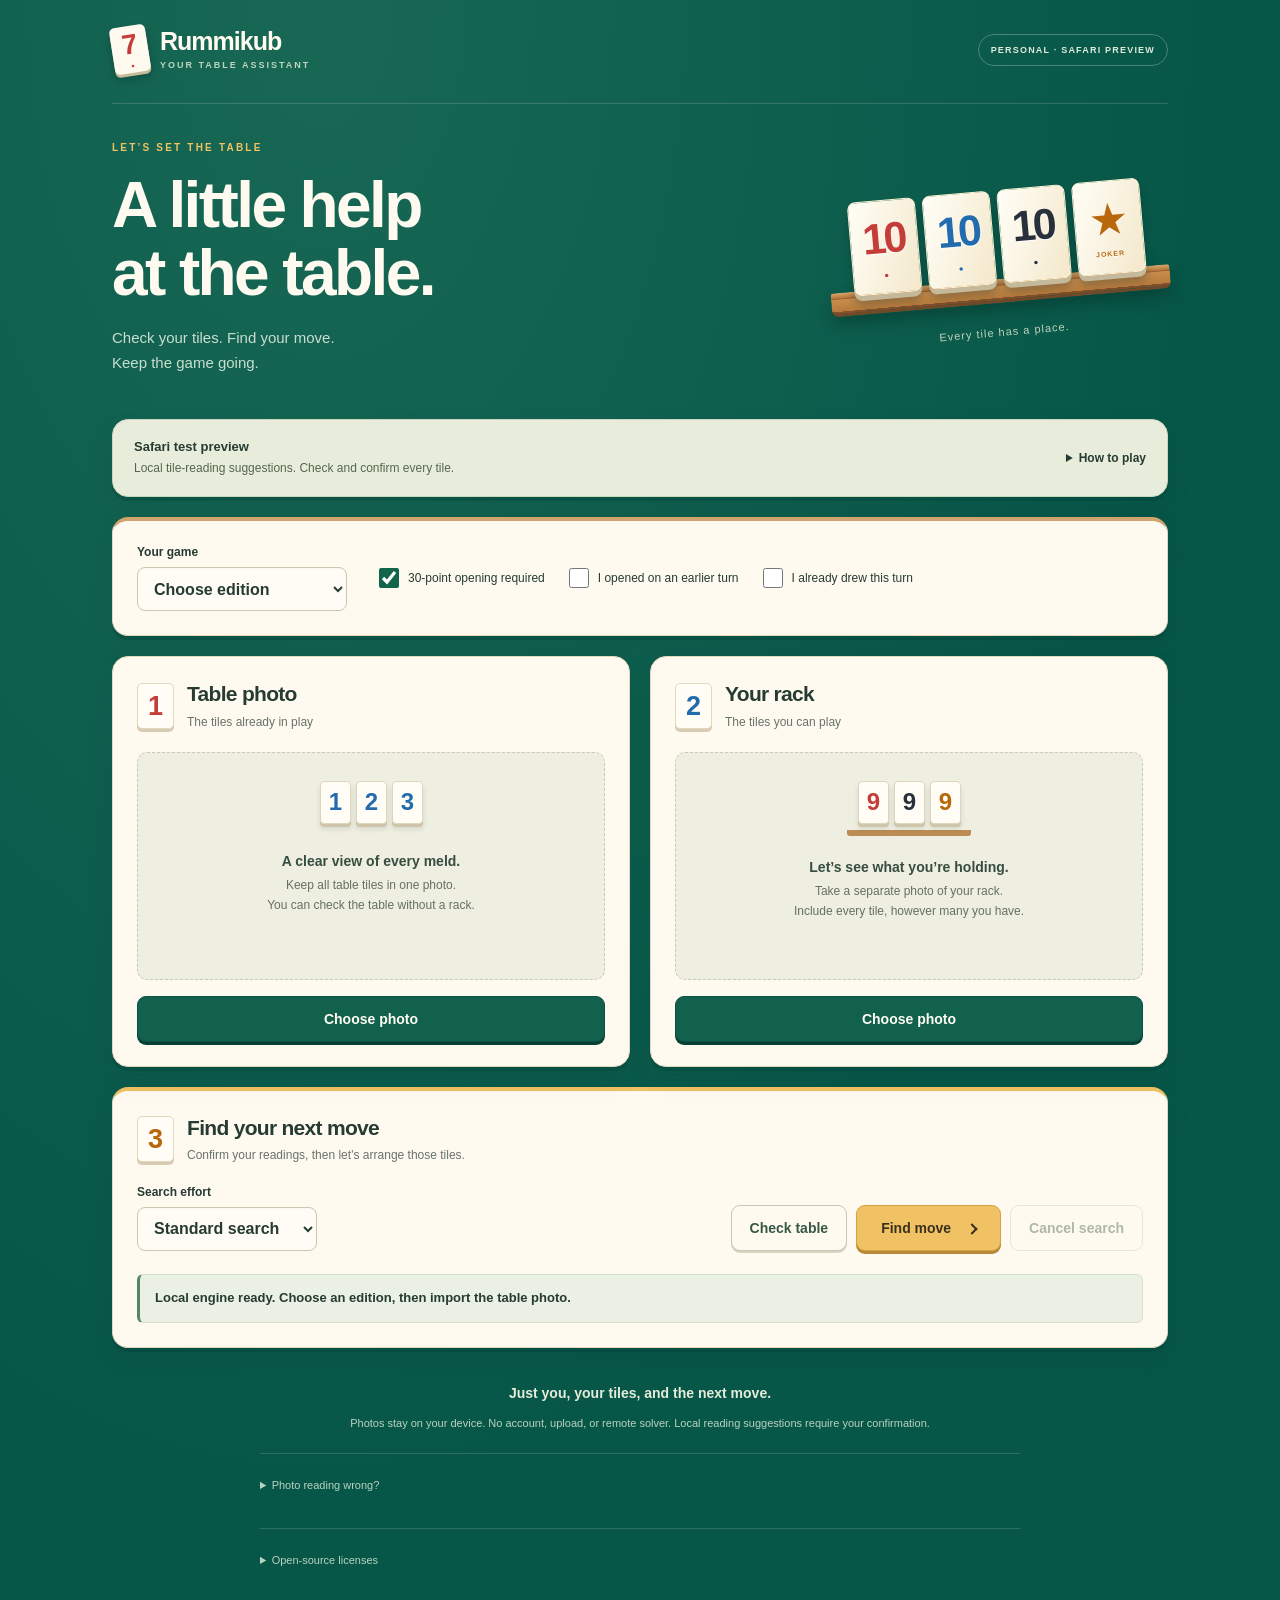
==== index.html @ 9cb5b8e4 "Publish reader revision 2: nested detections, partial OCR and local reports" ====
<!doctype html>
<html lang="en">
<head>
<meta charset="utf-8">
<meta name="viewport" content="width=device-width,initial-scale=1,viewport-fit=cover">
<meta name="theme-color" content="#075749">
<meta http-equiv="Content-Security-Policy" content="default-src 'none'; script-src 'self' 'wasm-unsafe-eval'; style-src 'self'; img-src 'self' data: blob:; connect-src 'none'; worker-src 'none'; object-src 'none'; base-uri 'none'; form-action 'none'">
<meta name="rummy-preview-source" content="744f670966950d5373d1f462a7d36a1a8182af31">
<title>Rummikub · Your table assistant</title>
<link rel="stylesheet" href="style.css?v=744f67096695">
<script defer src="engine/wasm_exec.js?v=744f67096695"></script>
<script defer src="engine/wasm_data.js?v=744f67096695"></script>
<script defer src="engine.js?v=744f67096695"></script>
<script defer src="photo-state.js?v=744f67096695"></script>
<script defer src="recognition/reader-core.js?v=744f67096695"></script>
<script defer src="recognition/reader-data.js?v=744f67096695"></script>
<script defer src="browser-reader.js?v=744f67096695"></script>
<script defer src="app.js?v=744f67096695"></script>
</head>
<body>
<main>
<header>
  <div class="top-bar">
    <div class="brand"><span class="brand-tile" aria-hidden="true">7<span>●</span></span><div>Rummikub<span class="brand-caption">YOUR TABLE ASSISTANT</span></div></div>
    <span class="local-badge">PERSONAL · SAFARI PREVIEW</span>
  </div>
  <div class="hero">
    <div class="hero-copy"><p class="eyebrow">LET’S SET THE TABLE</p><h1>A little help<br>at the table.</h1><p>Check your tiles. Find your move.<br>Keep the game going.</p></div>
    <div class="hero-rack" aria-hidden="true"><div class="rack-tiles"><span class="game-tile red">10<span>●</span></span><span class="game-tile blue">10<span>●</span></span><span class="game-tile black">10<span>●</span></span><span class="game-tile orange joker-tile">★<span>JOKER</span></span></div><div class="wooden-rack"></div><p>Every tile has a place.</p></div>
  </div>
</header>
<section class="preview-note" aria-label="Safari preview instructions">
<div><h2>Safari test preview</h2><p>Local tile-reading suggestions. Check and confirm every tile.</p></div>
<details><summary>How to play</summary>
<p>Choose separate table and rack photos. Review the local readings and correct
their colors and numbers (or jokers), then confirm them. Tap any missed tile to
add it. For table tiles, check the suggested meld number and
keep their displayed order. Confirm each complete reading before checking or
finding a move. An empty table photo is allowed.</p>
<p>Photos are processed only on this device. The local reader is uncalibrated;
rotated, overlapping or poorly lit tiles may need manual entry. Reloading clears
your readings; offline reopening is not supported by this preview.</p>
<p>Preview source: <code>744f67096695</code>.
Native build and recognition acceptance remain pending.</p></details></section>
<section class="settings" aria-label="Game settings">
  <label class="edition-field">Your game<select id="edition"><option value="">Choose edition</option><option value="4">4-player · 106 tiles</option><option value="6">6-player · 160 tiles</option></select></label>
  <div class="rule-options"><label class="check"><input id="opening" type="checkbox" checked>30-point opening required</label><label class="check"><input id="opened" type="checkbox">I opened on an earlier turn</label><label class="check"><input id="drawn" type="checkbox">I already drew this turn</label></div>
</section>
<div class="photo-grid">
  <section class="photo-card">
    <div class="section-title"><span class="step-tile red" aria-hidden="true">1</span><div><h2>Table photo</h2><p>The tiles already in play</p></div></div>
    <input type="file" accept="image/*" id="table-file" hidden>
    <div id="table-photo" class="photo-zone"><div class="empty-photo"><div class="mini-meld" aria-hidden="true"><span class="mini-tile blue">1</span><span class="mini-tile blue">2</span><span class="mini-tile blue">3</span></div><p class="empty">A clear view of every meld.</p><p class="notice">Keep all table tiles in one photo.<br>You can check the table without a rack.</p></div></div>
    <div class="actions photo-actions"><button data-photo="table">Choose photo</button></div>
  </section>
  <section class="photo-card">
    <div class="section-title"><span class="step-tile blue" aria-hidden="true">2</span><div><h2>Your rack</h2><p>The tiles you can play</p></div></div>
    <input type="file" accept="image/*" id="rack-file" hidden>
    <div id="rack-photo" class="photo-zone"><div class="empty-photo"><div class="mini-meld rack-meld" aria-hidden="true"><span class="mini-tile red">9</span><span class="mini-tile black">9</span><span class="mini-tile orange">9</span></div><p class="empty">Let’s see what you’re holding.</p><p class="notice">Take a separate photo of your rack.<br>Include every tile, however many you have.</p></div></div>
    <div class="actions photo-actions"><button data-photo="rack">Choose photo</button></div>
  </section>
</div>
<section class="search-panel">
  <div class="section-title"><span class="step-tile orange" aria-hidden="true">3</span><div><h2>Find your next move</h2><p>Confirm your readings, then let’s arrange those tiles.</p></div></div>
  <div class="search-controls"><label>Search effort<select id="budget"><option value="200000">Standard search</option><option value="2000000">Extended search</option></select></label><div class="actions"><button id="validate" class="secondary">Check table</button><button id="solve">Find move <span class="move-arrow" aria-hidden="true"></span></button><button id="cancel" class="secondary" disabled>Cancel search</button></div></div>
  <p id="status" role="status" aria-live="polite">Loading local engine…</p><div id="result"></div>
</section>
<footer><p>Just you, your tiles, and the next move.</p>Photos stay on your device. No account, upload, or remote solver. Local reading suggestions require your confirmation.<details id="reading-help"><summary>Photo reading wrong?</summary><p>Save a report containing your selected photos, raw readings and browser details. It stays on your device until you choose to share the file.</p><button id="save-report" disabled>Save reading report</button></details><details><summary>Open-source licenses</summary><pre id="licenses"></pre></details></footer>
</main>
</body>
</html>
---- style.css ----
:root{font-family:ui-rounded,"SF Pro Rounded",-apple-system,BlinkMacSystemFont,"Segoe UI",sans-serif;color:#263b32;background:#075749;font-size:16px;--cream:#fffaf0;--ink:#263b32;--red:#c43d39;--blue:#226cae;--orange:#b8670a;--gold:#f0c263}
*{box-sizing:border-box}
body{margin:0;background:radial-gradient(ellipse at 25% 0,rgba(80,158,124,.24),transparent 65%),repeating-linear-gradient(0deg,transparent,transparent 3px,rgba(0,0,0,.017) 3px,rgba(0,0,0,.017) 4px);min-height:100vh}
main{max-width:1120px;margin:auto;padding:max(26px,env(safe-area-inset-top)) 32px max(36px,env(safe-area-inset-bottom))}
p{line-height:1.6}
header{color:var(--cream);padding-bottom:12px}
.top-bar{display:flex;align-items:center;justify-content:space-between;gap:18px;padding-bottom:30px;border-bottom:1px solid #ffffff26}
.brand{display:flex;align-items:center;gap:12px;font-size:25px;font-weight:800;letter-spacing:-1px;line-height:1.1}
.brand-caption{display:block;font-size:9px;font-weight:650;letter-spacing:2px;margin-top:6px;color:#bdd5bd}
.brand-tile{display:flex;flex-direction:column;align-items:center;justify-content:center;width:36px;height:47px;transform:rotate(-9deg);border-radius:5px;background:var(--cream);color:var(--red);font-size:28px;box-shadow:0 3px 0 #c8bb9b,0 6px 10px #002a2760}
.brand-tile span{font-size:6px;margin-top:2px}
.local-badge{font-size:9px;font-weight:750;letter-spacing:1.2px;border:1px solid #ffffff40;padding:10px 12px;border-radius:30px;color:#e0eada;white-space:nowrap}
.hero{display:flex;align-items:center;justify-content:space-between;gap:24px;padding:36px 0 32px}
.eyebrow{font-size:10px;font-weight:750;letter-spacing:2.2px;color:var(--gold);margin:0 0 15px}
h1{font-size:clamp(38px,5.5vw,64px);line-height:1.07;letter-spacing:-2.6px;font-weight:750;margin:0}
.hero-copy>p:last-child{font-size:15px;color:#c9dfce;margin:18px 0 0;line-height:1.65}
.hero-rack{position:relative;width:340px;flex-shrink:0;transform:rotate(-5deg);padding-top:16px}
.rack-tiles{display:flex;justify-content:center;gap:7px;position:relative;z-index:1;padding:0 17px}
.game-tile{display:flex;flex-direction:column;justify-content:center;align-items:center;width:68px;height:94px;font-size:43px;font-weight:800;letter-spacing:-3px;background:linear-gradient(110deg,#fffef7,#f4e8cb);border:1px solid #fff5d6;border-radius:8px;box-shadow:0 5px 0 #c5b99b,0 9px 10px #001c234a;text-shadow:0 1px 0 white}
.game-tile>span{font-size:8px;letter-spacing:0;margin-top:8px}.game-tile.joker-tile{font-size:38px;letter-spacing:0}.game-tile.joker-tile>span{font-size:7px;letter-spacing:1px}
.red{color:var(--red)}.blue{color:var(--blue)}.black{color:#28313b}.orange{color:var(--orange)}
.wooden-rack{position:relative;margin-top:-5px;height:24px;border-radius:3px 3px 7px 7px;background:linear-gradient(#d7a66a 0%,#b77a3d 24%,#98602d 29%,#c68d4d 33%,#b77c3d 89%,#82502a 90%);box-shadow:0 8px 15px #00271e60;border-bottom:3px solid #724a2a}
.hero-rack>p{text-align:center;font-size:11px;font-weight:500;letter-spacing:1px;color:#bdd3bb;margin:21px 0 0}
section{background:var(--cream);border:1px solid #e2d8bf;border-radius:16px;padding:24px;margin-bottom:20px;box-shadow:0 4px 0 #003f3650,0 12px 25px #00372e1a}
h2{font-size:21px;font-weight:750;letter-spacing:-.7px;line-height:1.2;margin:0}
.settings{display:flex;align-items:center;gap:32px;border-top:4px solid #d0a46c}
.edition-field{min-width:210px;font-weight:700}
.rule-options{display:flex;flex-wrap:wrap;gap:14px 24px;align-items:center}
label{display:flex;flex-direction:column;gap:8px;font-size:12px;font-weight:650}
label.check{flex-direction:row;align-items:center;gap:9px;min-height:30px;font-weight:500}
input[type=checkbox]{width:20px;height:20px;accent-color:#12654b;flex-shrink:0;margin:0}
select,input[type=number]{font:inherit;font-size:16px;min-height:44px;border:1px solid #cfc5b0;border-radius:8px;background:#fffcf6;color:var(--ink);padding:10px 12px;max-width:100%;box-shadow:inset 0 1px 2px #5e4b2f08}
.photo-grid{display:grid;grid-template-columns:repeat(2,minmax(0,1fr));gap:20px}
.photo-card{min-width:0;display:flex;flex-direction:column}
.section-title{display:flex;align-items:center;gap:13px;margin-bottom:21px}
.section-title p{font-size:12px;color:#68736a;margin:6px 0 0;line-height:1.5}
.step-tile{display:flex;justify-content:center;align-items:center;flex-shrink:0;width:37px;height:46px;font-size:27px;font-weight:800;background:#fffdf6;border:1px solid #e2d7bf;border-radius:5px;box-shadow:0 3px 0 #d7ccb3}
.photo-zone{min-width:0}
.empty-photo{border:1px dashed #cac8af;border-radius:10px;background:#eeeee1;min-height:228px;padding:28px 12px 18px;text-align:center}
.mini-meld{display:flex;justify-content:center;gap:5px;padding-bottom:6px}
.mini-tile{display:flex;align-items:center;justify-content:center;width:31px;height:43px;font-size:24px;letter-spacing:-1px;font-weight:800;border-radius:4px;background:#fffdf6;border:1px solid #ded5bd;box-shadow:0 3px 0 #cfc5aa,0 5px 5px #283b3220}
.rack-meld{width:124px;margin:auto;border-bottom:6px solid #bb8c54;border-radius:0 0 3px 3px}
.empty{font-size:14px;color:#364d40;font-weight:650;margin:20px 0 4px}
.notice{font-size:12px;color:#657164;line-height:1.65;overflow-wrap:anywhere}
.empty-photo .notice{margin:4px 0 0}
.actions{display:flex;flex-wrap:wrap;align-items:center;gap:10px;margin:14px 0}
.photo-actions{margin:16px 0 0;flex-wrap:wrap}
.photo-actions>button{flex:1}
button{font:inherit;font-size:14px;font-weight:700;background:#12614c;color:#fffdf4;border:1px solid #0c5141;border-radius:9px;padding:13px 18px;min-height:46px;cursor:pointer;box-shadow:0 3px 0 #083f33;transition:background .15s,transform .15s}
button:hover:not(:disabled){background:#0b503f;transform:translateY(-1px)}
button:active:not(:disabled){transform:translateY(2px);box-shadow:none}
button.secondary{background:#fffaf0;color:#375844;border:1px solid #c6c7b1;box-shadow:0 2px 0 #d8d5c2}
button.secondary:hover:not(:disabled){background:#f0efe1}
button:disabled{opacity:.4;cursor:default;box-shadow:none}
:focus-visible{outline:3px solid #b3610a;outline-offset:3px}
.search-panel{border-top:4px solid var(--gold)}
.search-controls{display:flex;align-items:end;flex-wrap:wrap;gap:18px;justify-content:space-between}
.search-controls>label{min-width:180px}
.search-controls .actions{margin:0;gap:9px}
#solve{background:var(--gold);border-color:#d5a149;box-shadow:0 3px 0 #b88738;color:#3b301e;padding-left:24px;padding-right:24px}
#solve:hover:not(:disabled){background:#f7cd7c}
.move-arrow{display:inline-block;width:8px;height:8px;border-right:2px solid currentColor;border-top:2px solid currentColor;transform:rotate(45deg);margin-left:13px}
#status{font-size:13px;font-weight:600;overflow-wrap:anywhere;background:#eaf0e3;border:1px solid #d7e0ce;border-left:3px solid #4f8862;border-radius:6px;padding:13px 15px;margin:23px 0 0;line-height:1.6}
#status.error{color:#9b322f;background:#fff0e8;border-color:#e9bfb0;border-left-color:#ba4941}
#result{max-width:100%;overflow:auto;margin-top:12px;overscroll-behavior-x:contain}
#result:empty{margin:0}
#result svg{display:block;width:100%;min-width:1020px}
#result svg text{font-family:system-ui,sans-serif}
#result svg .heading{font-size:22px;fill:#162f24}
#result svg .number{font-size:28px;font-weight:700}
#result svg .caption{font-size:11px;fill:#253d31}
.photo-preview{max-width:100%;max-height:460px;display:block;margin:4px auto 15px;border-radius:8px;cursor:crosshair}
.tile-editor{display:grid;grid-template-columns:60px minmax(0,1fr);gap:12px;padding:16px 0;border-top:1px solid #dedecb}
.tile-editor canvas{width:60px;height:80px;object-fit:contain;background:#e5e9df;border-radius:6px}
.tile-fields{display:flex;flex-wrap:wrap;align-items:end;gap:8px}
.tile-fields label{min-width:60px;font-size:11px}
.tile-fields input[type=number]{width:74px}
.tile-fields button{font-size:12px;padding:11px;min-height:44px}
.raw-reading{font-size:11px;color:#6c776e;margin:0 0 10px;overflow-wrap:anywhere}
.confirmed{color:#17623c;font-weight:650}
button.confirmed{background:#eaf2df;border-color:#659871;color:#17623c;box-shadow:0 2px 0 #b5c8a6}
.confirm-photo{margin-top:14px;width:100%}
.preview-note{display:flex;align-items:center;flex-wrap:wrap;gap:10px 20px;padding:16px 21px;background:#e8eddb;border-color:#c9d7ba}
.preview-note>div{flex:1;min-width:200px}
.preview-note h2{font-size:13px;letter-spacing:0}
.preview-note p{font-size:12px;margin:5px 0 0;color:#55664f}
.preview-note details{font-size:12px;max-width:100%}
.preview-note summary{cursor:pointer;font-weight:650;min-height:44px;display:list-item;align-content:center}
.preview-note details[open]{flex-basis:100%}
.preview-note code{font-size:11px}
footer{font-size:11px;line-height:1.7;color:#bad2c0;text-align:center;padding:9px 15px 0}
footer>p{font-size:14px;font-weight:600;color:#e5ecda;margin:5px 0 10px}
footer details{text-align:left;margin:20px auto 0;max-width:760px;border-top:1px solid #ffffff26;padding-top:10px}
footer summary{cursor:pointer;min-height:44px;align-content:center}
footer button{background:#f0c263;border-color:#d5a149;box-shadow:0 3px 0 #a47636;color:#3b301e}
footer button:hover:not(:disabled){background:#f7cd7c}
footer pre{white-space:pre-wrap;font:11px/1.5 monospace;overflow-wrap:anywhere}
@media(max-width:760px){main{padding-left:18px;padding-right:18px}.hero{gap:10px}.hero-rack{width:260px}.game-tile{width:53px;height:75px;font-size:34px}.rack-tiles{gap:5px;padding:0 11px}.game-tile.joker-tile{font-size:29px}.game-tile>span{font-size:6px}.hero-rack>p{font-size:10px}.settings{gap:20px}.edition-field{min-width:180px}.photo-grid{gap:16px}section{padding:20px}.search-controls .actions{flex:1}.search-controls .actions button{flex:1}}
@media(max-width:600px){main{padding-left:14px;padding-right:14px;padding-top:max(21px,env(safe-area-inset-top))}.top-bar{padding:0 3px 22px;gap:10px}.brand{font-size:22px;gap:10px}.brand-caption{font-size:8px;letter-spacing:1.5px}.brand-tile{width:31px;height:41px;font-size:25px}.local-badge{font-size:8px;letter-spacing:.6px;padding:9px}.hero{padding:28px 4px 27px;gap:9px}.hero-copy{min-width:0}h1{font-size:36px;letter-spacing:-1.6px}.eyebrow{font-size:8px;letter-spacing:1.35px;margin-bottom:12px}.hero-copy>p:last-child{font-size:12px;margin-top:14px}.hero-rack{width:145px;align-self:center}.rack-tiles{gap:3px;padding:0 4px}.game-tile{width:32px;height:49px;font-size:22px;letter-spacing:-1.8px;border-radius:4px;box-shadow:0 3px 0 #c5b99b,0 5px 7px #001c234a}.game-tile>span{font-size:5px;margin-top:5px}.game-tile.joker-tile{font-size:20px}.game-tile.joker-tile>span{font-size:4px;letter-spacing:.5px}.wooden-rack{height:14px;margin-top:-2px;border-bottom-width:2px}.hero-rack>p{font-size:7px;letter-spacing:.3px;margin-top:14px}.settings{display:block;padding:18px;border-top-width:3px}.edition-field{display:grid;grid-template-columns:76px minmax(0,1fr);align-items:center;font-size:13px;min-width:0;gap:12px}.rule-options{margin-top:16px;padding-top:12px;border-top:1px solid #dedecb;display:grid;gap:7px}.check{font-size:12px}.photo-grid{display:block}.section-title{gap:12px;margin-bottom:19px}.section-title h2{font-size:21px}.step-tile{width:34px;height:42px;font-size:25px}section{padding:20px;margin-bottom:17px;border-radius:13px}.empty-photo{min-height:190px;padding:22px 10px 16px}.empty{margin-top:17px}.empty-photo .notice br{display:none}.photo-actions>button{min-width:110px}.search-controls{gap:16px}.search-controls>label{width:100%}.search-controls .actions{width:100%;display:grid;grid-template-columns:1fr 1fr}.search-controls #cancel{grid-column:1/-1;min-height:42px;padding:10px}#status{margin-top:18px;font-size:12px}.tile-fields button{width:100%}.preview-note{padding:14px 17px;gap:2px 10px}.preview-note>div{min-width:180px}.preview-note summary{min-height:36px}.preview-note details{font-size:11px}footer{padding-left:6px;padding-right:6px}}
@media(max-width:360px){h1{font-size:31px}.hero-rack{width:120px}.game-tile{width:27px;height:44px;font-size:19px}.game-tile.joker-tile{font-size:18px}.brand-caption{letter-spacing:1px}.local-badge{font-size:7px;padding:8px}.hero-copy>p:last-child{font-size:11px}}
@media(prefers-reduced-motion:reduce){button{transition:none}}
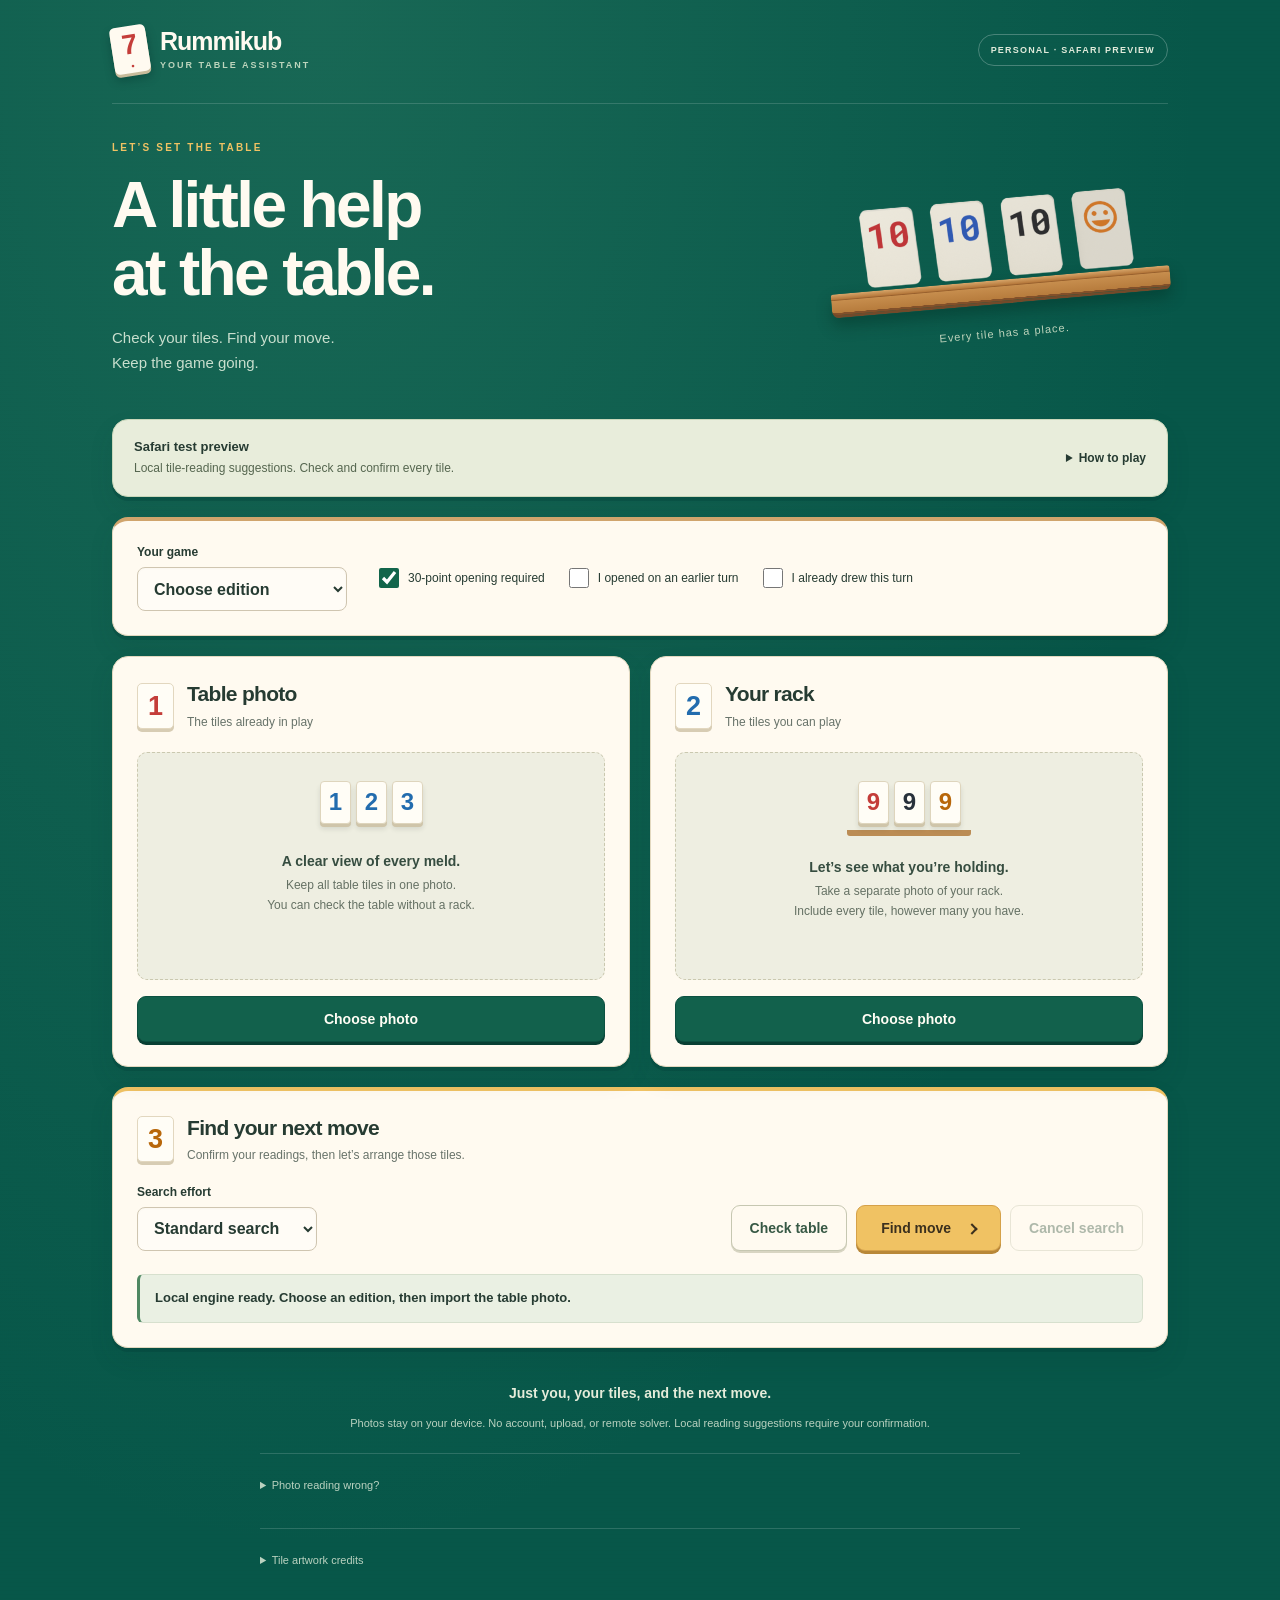
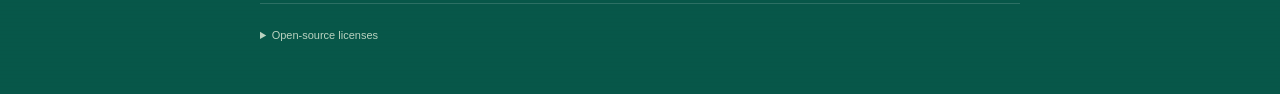
==== commit 9d339f34: "Publish actual Printables tile artwork 20f4f3932154" ====
--- a/index.html
+++ b/index.html
@@ -5,17 +5,18 @@
 <meta name="viewport" content="width=device-width,initial-scale=1,viewport-fit=cover">
 <meta name="theme-color" content="#075749">
 <meta http-equiv="Content-Security-Policy" content="default-src 'none'; script-src 'self' 'wasm-unsafe-eval'; style-src 'self'; img-src 'self' data: blob:; connect-src 'none'; worker-src 'none'; object-src 'none'; base-uri 'none'; form-action 'none'">
-<meta name="rummy-preview-source" content="744f670966950d5373d1f462a7d36a1a8182af31">
+<meta name="rummy-preview-source" content="20f4f393215400f7666247593e8597e455bb7614">
 <title>Rummikub · Your table assistant</title>
-<link rel="stylesheet" href="style.css?v=744f67096695">
-<script defer src="engine/wasm_exec.js?v=744f67096695"></script>
-<script defer src="engine/wasm_data.js?v=744f67096695"></script>
-<script defer src="engine.js?v=744f67096695"></script>
-<script defer src="photo-state.js?v=744f67096695"></script>
-<script defer src="recognition/reader-core.js?v=744f67096695"></script>
-<script defer src="recognition/reader-data.js?v=744f67096695"></script>
-<script defer src="browser-reader.js?v=744f67096695"></script>
-<script defer src="app.js?v=744f67096695"></script>
+<link rel="stylesheet" href="style.css?v=20f4f3932154">
+<script defer src="engine/wasm_exec.js?v=20f4f3932154"></script>
+<script defer src="engine/wasm_data.js?v=20f4f3932154"></script>
+<script defer src="engine.js?v=20f4f3932154"></script>
+<script defer src="photo-state.js?v=20f4f3932154"></script>
+<script defer src="recognition/reader-core.js?v=20f4f3932154"></script>
+<script defer src="recognition/reader-data.js?v=20f4f3932154"></script>
+<script defer src="browser-reader.js?v=20f4f3932154"></script>
+<script defer src="tile-art.js?v=20f4f3932154"></script>
+<script defer src="app.js?v=20f4f3932154"></script>
 </head>
 <body>
 <main>
@@ -26,7 +27,7 @@
   </div>
   <div class="hero">
     <div class="hero-copy"><p class="eyebrow">LET’S SET THE TABLE</p><h1>A little help<br>at the table.</h1><p>Check your tiles. Find your move.<br>Keep the game going.</p></div>
-    <div class="hero-rack" aria-hidden="true"><div class="rack-tiles"><span class="game-tile red">10<span>●</span></span><span class="game-tile blue">10<span>●</span></span><span class="game-tile black">10<span>●</span></span><span class="game-tile orange joker-tile">★<span>JOKER</span></span></div><div class="wooden-rack"></div><p>Every tile has a place.</p></div>
+    <div class="hero-rack" aria-hidden="true"><div class="rack-tiles"><svg class="tile-art-decoration" viewBox="1728 0 192 288" focusable="false"><image href="tile-art/tiles-atlas.png?v=20f4f3932154" width="2688" height="1152"/></svg><svg class="tile-art-decoration" viewBox="1728 288 192 288" focusable="false"><image href="tile-art/tiles-atlas.png?v=20f4f3932154" width="2688" height="1152"/></svg><svg class="tile-art-decoration" viewBox="1728 576 192 288" focusable="false"><image href="tile-art/tiles-atlas.png?v=20f4f3932154" width="2688" height="1152"/></svg><svg class="tile-art-decoration" viewBox="2496 864 192 288" focusable="false"><image href="tile-art/tiles-atlas.png?v=20f4f3932154" width="2688" height="1152"/></svg></div><div class="wooden-rack"></div><p>Every tile has a place.</p></div>
   </div>
 </header>
 <section class="preview-note" aria-label="Safari preview instructions">
@@ -40,7 +41,7 @@
 <p>Photos are processed only on this device. The local reader is uncalibrated;
 rotated, overlapping or poorly lit tiles may need manual entry. Reloading clears
 your readings; offline reopening is not supported by this preview.</p>
-<p>Preview source: <code>744f67096695</code>.
+<p>Preview source: <code>20f4f3932154</code>.
 Native build and recognition acceptance remain pending.</p></details></section>
 <section class="settings" aria-label="Game settings">
   <label class="edition-field">Your game<select id="edition"><option value="">Choose edition</option><option value="4">4-player · 106 tiles</option><option value="6">6-player · 160 tiles</option></select></label>
@@ -65,7 +66,7 @@
   <div class="search-controls"><label>Search effort<select id="budget"><option value="200000">Standard search</option><option value="2000000">Extended search</option></select></label><div class="actions"><button id="validate" class="secondary">Check table</button><button id="solve">Find move <span class="move-arrow" aria-hidden="true"></span></button><button id="cancel" class="secondary" disabled>Cancel search</button></div></div>
   <p id="status" role="status" aria-live="polite">Loading local engine…</p><div id="result"></div>
 </section>
-<footer><p>Just you, your tiles, and the next move.</p>Photos stay on your device. No account, upload, or remote solver. Local reading suggestions require your confirmation.<details id="reading-help"><summary>Photo reading wrong?</summary><p>Save a report containing your selected photos, raw readings and browser details. It stays on your device until you choose to share the file.</p><button id="save-report" disabled>Save reading report</button></details><details><summary>Open-source licenses</summary><pre id="licenses"></pre></details></footer>
+<footer><p>Just you, your tiles, and the next move.</p>Photos stay on your device. No account, upload, or remote solver. Local reading suggestions require your confirmation.<details id="reading-help"><summary>Photo reading wrong?</summary><p>Save a report containing your selected photos, raw readings and browser details. It stays on your device until you choose to share the file.</p><button id="save-report" disabled>Save reading report</button></details><details><summary>Tile artwork credits</summary><p>Multicolor Rummikub tiles by <a href="https://www.printables.com/model/130082-multicolor-rummikub-tiles">KlaasYK on Printables</a>, licensed <a href="https://creativecommons.org/licenses/by-sa/4.0/">CC BY-SA 4.0</a>. Adapted by reorienting the original meshes, assigning ivory bodies and four ink colors, and rendering a local sprite atlas. The adapted artwork is also CC BY-SA 4.0.</p></details><details><summary>Open-source licenses</summary><pre id="licenses"></pre></details></footer>
 </main>
 </body>
 </html>
--- a/style.css
+++ b/style.css
@@ -64,7 +64,7 @@
 #status.error{color:#9b322f;background:#fff0e8;border-color:#e9bfb0;border-left-color:#ba4941}
 #result{max-width:100%;overflow:auto;margin-top:12px;overscroll-behavior-x:contain}
 #result:empty{margin:0}
-#result svg{display:block;width:100%;min-width:1020px}
+#result>svg{display:block;width:100%;min-width:1020px}
 #result svg text{font-family:system-ui,sans-serif}
 #result svg .heading{font-size:22px;fill:#162f24}
 #result svg .number{font-size:28px;font-weight:700}
@@ -90,6 +90,7 @@
 .preview-note code{font-size:11px}
 footer{font-size:11px;line-height:1.7;color:#bad2c0;text-align:center;padding:9px 15px 0}
 footer>p{font-size:14px;font-weight:600;color:#e5ecda;margin:5px 0 10px}
+footer a{color:#e5ecda}
 footer details{text-align:left;margin:20px auto 0;max-width:760px;border-top:1px solid #ffffff26;padding-top:10px}
 footer summary{cursor:pointer;min-height:44px;align-content:center}
 footer button{background:#f0c263;border-color:#d5a149;box-shadow:0 3px 0 #a47636;color:#3b301e}
@@ -99,3 +100,8 @@
 @media(max-width:600px){main{padding-left:14px;padding-right:14px;padding-top:max(21px,env(safe-area-inset-top))}.top-bar{padding:0 3px 22px;gap:10px}.brand{font-size:22px;gap:10px}.brand-caption{font-size:8px;letter-spacing:1.5px}.brand-tile{width:31px;height:41px;font-size:25px}.local-badge{font-size:8px;letter-spacing:.6px;padding:9px}.hero{padding:28px 4px 27px;gap:9px}.hero-copy{min-width:0}h1{font-size:36px;letter-spacing:-1.6px}.eyebrow{font-size:8px;letter-spacing:1.35px;margin-bottom:12px}.hero-copy>p:last-child{font-size:12px;margin-top:14px}.hero-rack{width:145px;align-self:center}.rack-tiles{gap:3px;padding:0 4px}.game-tile{width:32px;height:49px;font-size:22px;letter-spacing:-1.8px;border-radius:4px;box-shadow:0 3px 0 #c5b99b,0 5px 7px #001c234a}.game-tile>span{font-size:5px;margin-top:5px}.game-tile.joker-tile{font-size:20px}.game-tile.joker-tile>span{font-size:4px;letter-spacing:.5px}.wooden-rack{height:14px;margin-top:-2px;border-bottom-width:2px}.hero-rack>p{font-size:7px;letter-spacing:.3px;margin-top:14px}.settings{display:block;padding:18px;border-top-width:3px}.edition-field{display:grid;grid-template-columns:76px minmax(0,1fr);align-items:center;font-size:13px;min-width:0;gap:12px}.rule-options{margin-top:16px;padding-top:12px;border-top:1px solid #dedecb;display:grid;gap:7px}.check{font-size:12px}.photo-grid{display:block}.section-title{gap:12px;margin-bottom:19px}.section-title h2{font-size:21px}.step-tile{width:34px;height:42px;font-size:25px}section{padding:20px;margin-bottom:17px;border-radius:13px}.empty-photo{min-height:190px;padding:22px 10px 16px}.empty{margin-top:17px}.empty-photo .notice br{display:none}.photo-actions>button{min-width:110px}.search-controls{gap:16px}.search-controls>label{width:100%}.search-controls .actions{width:100%;display:grid;grid-template-columns:1fr 1fr}.search-controls #cancel{grid-column:1/-1;min-height:42px;padding:10px}#status{margin-top:18px;font-size:12px}.tile-fields button{width:100%}.preview-note{padding:14px 17px;gap:2px 10px}.preview-note>div{min-width:180px}.preview-note summary{min-height:36px}.preview-note details{font-size:11px}footer{padding-left:6px;padding-right:6px}}
 @media(max-width:360px){h1{font-size:31px}.hero-rack{width:120px}.game-tile{width:27px;height:44px;font-size:19px}.game-tile.joker-tile{font-size:18px}.brand-caption{letter-spacing:1px}.local-badge{font-size:7px;padding:8px}.hero-copy>p:last-child{font-size:11px}}
 @media(prefers-reduced-motion:reduce){button{transition:none}}
+
+.hero-rack .tile-art-decoration{display:block;width:64px;height:96px;flex-shrink:0;overflow:hidden}
+@media(max-width:760px){.hero-rack .tile-art-decoration{width:50px;height:75px}}
+@media(max-width:600px){.hero-rack .tile-art-decoration{width:32px;height:48px}}
+@media(max-width:360px){.hero-rack .tile-art-decoration{width:28px;height:42px}}
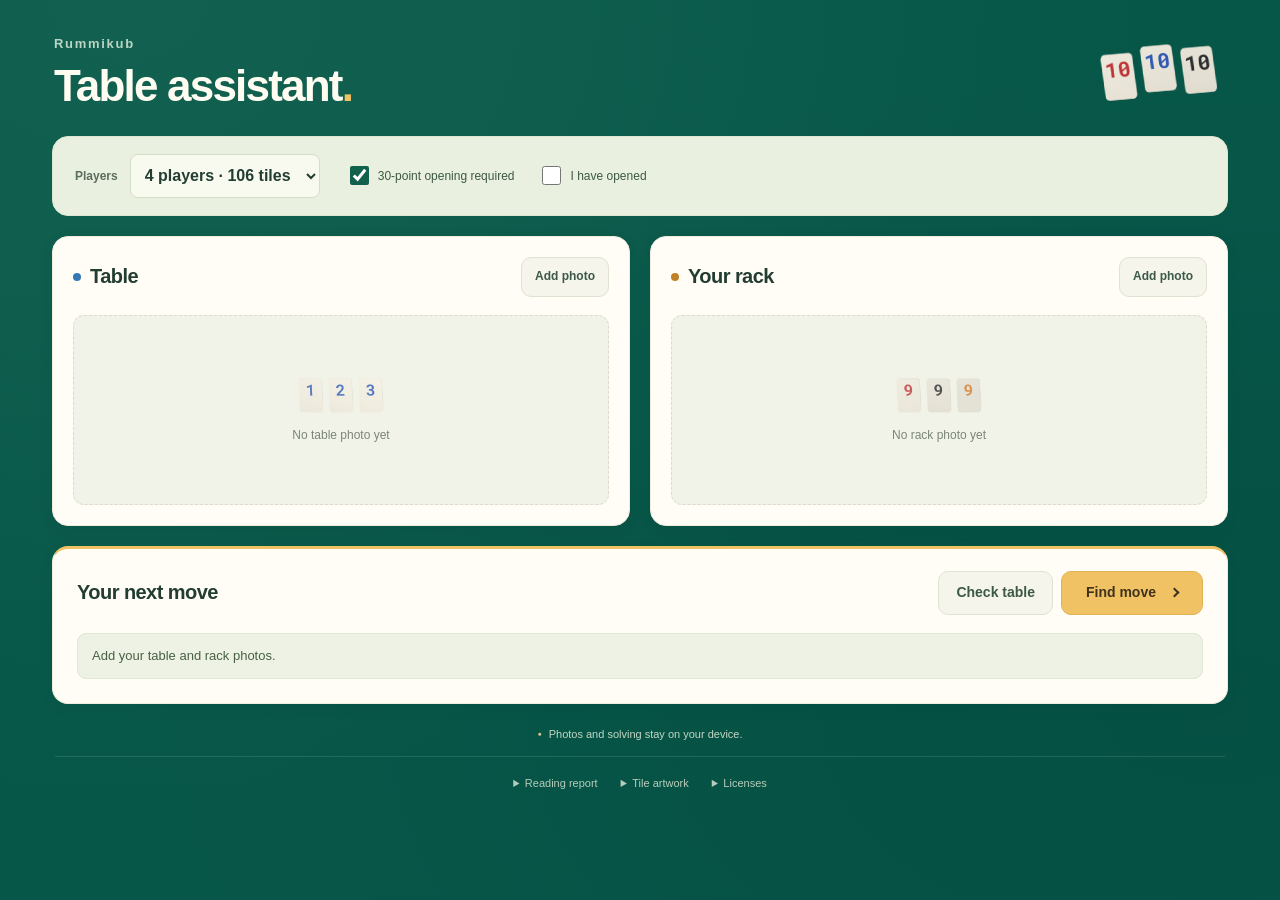
==== commit 49eecb43: "Publish immediate reading and responsive phone flow 58c69de17c37" ====
--- a/index.html
+++ b/index.html
@@ -5,68 +5,62 @@
 <meta name="viewport" content="width=device-width,initial-scale=1,viewport-fit=cover">
 <meta name="theme-color" content="#075749">
 <meta http-equiv="Content-Security-Policy" content="default-src 'none'; script-src 'self' 'wasm-unsafe-eval'; style-src 'self'; img-src 'self' data: blob:; connect-src 'none'; worker-src 'none'; object-src 'none'; base-uri 'none'; form-action 'none'">
-<meta name="rummy-preview-source" content="20f4f393215400f7666247593e8597e455bb7614">
-<title>Rummikub · Your table assistant</title>
-<link rel="stylesheet" href="style.css?v=20f4f3932154">
-<script defer src="engine/wasm_exec.js?v=20f4f3932154"></script>
-<script defer src="engine/wasm_data.js?v=20f4f3932154"></script>
-<script defer src="engine.js?v=20f4f3932154"></script>
-<script defer src="photo-state.js?v=20f4f3932154"></script>
-<script defer src="recognition/reader-core.js?v=20f4f3932154"></script>
-<script defer src="recognition/reader-data.js?v=20f4f3932154"></script>
-<script defer src="browser-reader.js?v=20f4f3932154"></script>
-<script defer src="tile-art.js?v=20f4f3932154"></script>
-<script defer src="app.js?v=20f4f3932154"></script>
+<meta name="rummy-preview-source" content="58c69de17c376a023f172eb6b1627ff37eea7d38">
+<title>Rummikub · Table assistant</title>
+<link rel="stylesheet" href="style.css?v=58c69de17c37">
+<script defer src="engine/wasm_exec.js?v=58c69de17c37"></script>
+<script defer src="engine/wasm_data.js?v=58c69de17c37"></script>
+<script defer src="engine.js?v=58c69de17c37"></script>
+<script defer src="photo-state.js?v=58c69de17c37"></script>
+<script defer src="recognition/reader-core.js?v=58c69de17c37"></script>
+<script defer src="recognition/reader-data.js?v=58c69de17c37"></script>
+<script defer src="browser-reader.js?v=58c69de17c37"></script>
+<script defer src="tile-art.js?v=58c69de17c37"></script>
+<script defer src="table-view.js?v=58c69de17c37"></script>
+<script defer src="app.js?v=58c69de17c37"></script>
 </head>
 <body>
 <main>
-<header>
-  <div class="top-bar">
-    <div class="brand"><span class="brand-tile" aria-hidden="true">7<span>●</span></span><div>Rummikub<span class="brand-caption">YOUR TABLE ASSISTANT</span></div></div>
-    <span class="local-badge">PERSONAL · SAFARI PREVIEW</span>
-  </div>
-  <div class="hero">
-    <div class="hero-copy"><p class="eyebrow">LET’S SET THE TABLE</p><h1>A little help<br>at the table.</h1><p>Check your tiles. Find your move.<br>Keep the game going.</p></div>
-    <div class="hero-rack" aria-hidden="true"><div class="rack-tiles"><svg class="tile-art-decoration" viewBox="1728 0 192 288" focusable="false"><image href="tile-art/tiles-atlas.png?v=20f4f3932154" width="2688" height="1152"/></svg><svg class="tile-art-decoration" viewBox="1728 288 192 288" focusable="false"><image href="tile-art/tiles-atlas.png?v=20f4f3932154" width="2688" height="1152"/></svg><svg class="tile-art-decoration" viewBox="1728 576 192 288" focusable="false"><image href="tile-art/tiles-atlas.png?v=20f4f3932154" width="2688" height="1152"/></svg><svg class="tile-art-decoration" viewBox="2496 864 192 288" focusable="false"><image href="tile-art/tiles-atlas.png?v=20f4f3932154" width="2688" height="1152"/></svg></div><div class="wooden-rack"></div><p>Every tile has a place.</p></div>
+<header class="page-header">
+  <div><p class="wordmark">Rummikub</p><h1>Table assistant<span class="title-dot">.</span></h1></div>
+  <div class="header-tiles" aria-hidden="true">
+    <svg class="tile-art-decoration" viewBox="1728 0 192 288" focusable="false"><image href="tile-art/tiles-atlas.png?v=58c69de17c37" width="2688" height="1152"/></svg>
+    <svg class="tile-art-decoration" viewBox="1728 288 192 288" focusable="false"><image href="tile-art/tiles-atlas.png?v=58c69de17c37" width="2688" height="1152"/></svg>
+    <svg class="tile-art-decoration" viewBox="1728 576 192 288" focusable="false"><image href="tile-art/tiles-atlas.png?v=58c69de17c37" width="2688" height="1152"/></svg>
   </div>
 </header>
-<section class="preview-note" aria-label="Safari preview instructions">
-<div><h2>Safari test preview</h2><p>Local tile-reading suggestions. Check and confirm every tile.</p></div>
-<details><summary>How to play</summary>
-<p>Choose separate table and rack photos. Review the local readings and correct
-their colors and numbers (or jokers), then confirm them. Tap any missed tile to
-add it. For table tiles, check the suggested meld number and
-keep their displayed order. Confirm each complete reading before checking or
-finding a move. An empty table photo is allowed.</p>
-<p>Photos are processed only on this device. The local reader is uncalibrated;
-rotated, overlapping or poorly lit tiles may need manual entry. Reloading clears
-your readings; offline reopening is not supported by this preview.</p>
-<p>Preview source: <code>20f4f3932154</code>.
-Native build and recognition acceptance remain pending.</p></details></section>
 <section class="settings" aria-label="Game settings">
-  <label class="edition-field">Your game<select id="edition"><option value="">Choose edition</option><option value="4">4-player · 106 tiles</option><option value="6">6-player · 160 tiles</option></select></label>
-  <div class="rule-options"><label class="check"><input id="opening" type="checkbox" checked>30-point opening required</label><label class="check"><input id="opened" type="checkbox">I opened on an earlier turn</label><label class="check"><input id="drawn" type="checkbox">I already drew this turn</label></div>
+  <label class="edition-field">Players<select id="edition"><option value="4" selected>4 players · 106 tiles</option><option value="6">6 players · 160 tiles</option></select></label>
+  <div class="rule-options">
+    <label class="check"><input id="opening" type="checkbox" checked>30-point opening required</label>
+    <label class="check" id="opened-option"><input id="opened" type="checkbox">I have opened</label>
+  </div>
 </section>
 <div class="photo-grid">
-  <section class="photo-card">
-    <div class="section-title"><span class="step-tile red" aria-hidden="true">1</span><div><h2>Table photo</h2><p>The tiles already in play</p></div></div>
+  <section class="photo-card" aria-labelledby="table-heading">
+    <div class="card-header"><h2 id="table-heading"><span class="heading-dot blue" aria-hidden="true"></span>Table</h2><div class="photo-actions"><button data-photo="table" class="secondary">Add photo</button></div></div>
     <input type="file" accept="image/*" id="table-file" hidden>
-    <div id="table-photo" class="photo-zone"><div class="empty-photo"><div class="mini-meld" aria-hidden="true"><span class="mini-tile blue">1</span><span class="mini-tile blue">2</span><span class="mini-tile blue">3</span></div><p class="empty">A clear view of every meld.</p><p class="notice">Keep all table tiles in one photo.<br>You can check the table without a rack.</p></div></div>
-    <div class="actions photo-actions"><button data-photo="table">Choose photo</button></div>
+    <div id="table-photo" class="photo-zone"><div class="empty-photo"><div class="empty-art" aria-hidden="true"><svg class="tile-art-decoration" viewBox="0 288 192 288" focusable="false"><image href="tile-art/tiles-atlas.png?v=58c69de17c37" width="2688" height="1152"/></svg><svg class="tile-art-decoration" viewBox="192 288 192 288" focusable="false"><image href="tile-art/tiles-atlas.png?v=58c69de17c37" width="2688" height="1152"/></svg><svg class="tile-art-decoration" viewBox="384 288 192 288" focusable="false"><image href="tile-art/tiles-atlas.png?v=58c69de17c37" width="2688" height="1152"/></svg></div><p>No table photo yet</p></div></div>
   </section>
-  <section class="photo-card">
-    <div class="section-title"><span class="step-tile blue" aria-hidden="true">2</span><div><h2>Your rack</h2><p>The tiles you can play</p></div></div>
+  <section class="photo-card" aria-labelledby="rack-heading">
+    <div class="card-header"><h2 id="rack-heading"><span class="heading-dot orange" aria-hidden="true"></span>Your rack</h2><div class="photo-actions"><button data-photo="rack" class="secondary">Add photo</button></div></div>
     <input type="file" accept="image/*" id="rack-file" hidden>
-    <div id="rack-photo" class="photo-zone"><div class="empty-photo"><div class="mini-meld rack-meld" aria-hidden="true"><span class="mini-tile red">9</span><span class="mini-tile black">9</span><span class="mini-tile orange">9</span></div><p class="empty">Let’s see what you’re holding.</p><p class="notice">Take a separate photo of your rack.<br>Include every tile, however many you have.</p></div></div>
-    <div class="actions photo-actions"><button data-photo="rack">Choose photo</button></div>
+    <div id="rack-photo" class="photo-zone"><div class="empty-photo"><div class="empty-art" aria-hidden="true"><svg class="tile-art-decoration" viewBox="1536 0 192 288" focusable="false"><image href="tile-art/tiles-atlas.png?v=58c69de17c37" width="2688" height="1152"/></svg><svg class="tile-art-decoration" viewBox="1536 576 192 288" focusable="false"><image href="tile-art/tiles-atlas.png?v=58c69de17c37" width="2688" height="1152"/></svg><svg class="tile-art-decoration" viewBox="1536 864 192 288" focusable="false"><image href="tile-art/tiles-atlas.png?v=58c69de17c37" width="2688" height="1152"/></svg></div><p>No rack photo yet</p></div></div>
   </section>
 </div>
-<section class="search-panel">
-  <div class="section-title"><span class="step-tile orange" aria-hidden="true">3</span><div><h2>Find your next move</h2><p>Confirm your readings, then let’s arrange those tiles.</p></div></div>
-  <div class="search-controls"><label>Search effort<select id="budget"><option value="200000">Standard search</option><option value="2000000">Extended search</option></select></label><div class="actions"><button id="validate" class="secondary">Check table</button><button id="solve">Find move <span class="move-arrow" aria-hidden="true"></span></button><button id="cancel" class="secondary" disabled>Cancel search</button></div></div>
-  <p id="status" role="status" aria-live="polite">Loading local engine…</p><div id="result"></div>
+<section class="search-panel" aria-labelledby="move-heading">
+  <div class="search-controls"><h2 id="move-heading">Your next move</h2><div class="actions"><button id="validate" class="secondary">Check table</button><button id="solve">Find move <span class="move-arrow" aria-hidden="true"></span></button><button id="cancel" class="secondary" disabled>Cancel</button></div></div>
+  <p id="status" role="status" aria-live="polite">Loading…</p>
+  <div id="result"></div>
 </section>
-<footer><p>Just you, your tiles, and the next move.</p>Photos stay on your device. No account, upload, or remote solver. Local reading suggestions require your confirmation.<details id="reading-help"><summary>Photo reading wrong?</summary><p>Save a report containing your selected photos, raw readings and browser details. It stays on your device until you choose to share the file.</p><button id="save-report" disabled>Save reading report</button></details><details><summary>Tile artwork credits</summary><p>Multicolor Rummikub tiles by <a href="https://www.printables.com/model/130082-multicolor-rummikub-tiles">KlaasYK on Printables</a>, licensed <a href="https://creativecommons.org/licenses/by-sa/4.0/">CC BY-SA 4.0</a>. Adapted by reorienting the original meshes, assigning ivory bodies and four ink colors, and rendering a local sprite atlas. The adapted artwork is also CC BY-SA 4.0.</p></details><details><summary>Open-source licenses</summary><pre id="licenses"></pre></details></footer>
+<footer>
+  <p class="privacy-note"><span aria-hidden="true">●</span> Photos and solving stay on your device.</p>
+  <div class="footer-details">
+    <details id="reading-help"><summary>Reading report</summary><p>Download your photos and their readings to review or share.</p><button id="save-report" class="secondary" disabled>Save report</button></details>
+    <details><summary>Tile artwork</summary><p>Multicolor Rummikub tiles by <a href="https://www.printables.com/model/130082-multicolor-rummikub-tiles">KlaasYK on Printables</a>, licensed <a href="https://creativecommons.org/licenses/by-sa/4.0/">CC BY-SA 4.0</a>. Adapted by reorienting the original meshes, assigning ivory bodies and four ink colors, and rendering a local sprite atlas. The adapted artwork is also CC BY-SA 4.0.</p></details>
+    <details><summary>Licenses</summary><pre id="licenses"></pre></details>
+  </div>
+</footer>
 </main>
 </body>
 </html>
--- a/style.css
+++ b/style.css
@@ -1,107 +1,116 @@
-:root{font-family:ui-rounded,"SF Pro Rounded",-apple-system,BlinkMacSystemFont,"Segoe UI",sans-serif;color:#263b32;background:#075749;font-size:16px;--cream:#fffaf0;--ink:#263b32;--red:#c43d39;--blue:#226cae;--orange:#b8670a;--gold:#f0c263}
+:root{font-family:-apple-system,BlinkMacSystemFont,"Segoe UI",sans-serif;font-size:16px;color:#233d33;background:#075749;--cream:#fffdf6;--ink:#233d33;--muted:#6b786e;--line:#e3e5d8;--green:#12614c;--gold:#f0c263;--red:#bd3d3d;--blue:#3479b4;--orange:#c18125}
 *{box-sizing:border-box}
-body{margin:0;background:radial-gradient(ellipse at 25% 0,rgba(80,158,124,.24),transparent 65%),repeating-linear-gradient(0deg,transparent,transparent 3px,rgba(0,0,0,.017) 3px,rgba(0,0,0,.017) 4px);min-height:100vh}
-main{max-width:1120px;margin:auto;padding:max(26px,env(safe-area-inset-top)) 32px max(36px,env(safe-area-inset-bottom))}
-p{line-height:1.6}
-header{color:var(--cream);padding-bottom:12px}
-.top-bar{display:flex;align-items:center;justify-content:space-between;gap:18px;padding-bottom:30px;border-bottom:1px solid #ffffff26}
-.brand{display:flex;align-items:center;gap:12px;font-size:25px;font-weight:800;letter-spacing:-1px;line-height:1.1}
-.brand-caption{display:block;font-size:9px;font-weight:650;letter-spacing:2px;margin-top:6px;color:#bdd5bd}
-.brand-tile{display:flex;flex-direction:column;align-items:center;justify-content:center;width:36px;height:47px;transform:rotate(-9deg);border-radius:5px;background:var(--cream);color:var(--red);font-size:28px;box-shadow:0 3px 0 #c8bb9b,0 6px 10px #002a2760}
-.brand-tile span{font-size:6px;margin-top:2px}
-.local-badge{font-size:9px;font-weight:750;letter-spacing:1.2px;border:1px solid #ffffff40;padding:10px 12px;border-radius:30px;color:#e0eada;white-space:nowrap}
-.hero{display:flex;align-items:center;justify-content:space-between;gap:24px;padding:36px 0 32px}
-.eyebrow{font-size:10px;font-weight:750;letter-spacing:2.2px;color:var(--gold);margin:0 0 15px}
-h1{font-size:clamp(38px,5.5vw,64px);line-height:1.07;letter-spacing:-2.6px;font-weight:750;margin:0}
-.hero-copy>p:last-child{font-size:15px;color:#c9dfce;margin:18px 0 0;line-height:1.65}
-.hero-rack{position:relative;width:340px;flex-shrink:0;transform:rotate(-5deg);padding-top:16px}
-.rack-tiles{display:flex;justify-content:center;gap:7px;position:relative;z-index:1;padding:0 17px}
-.game-tile{display:flex;flex-direction:column;justify-content:center;align-items:center;width:68px;height:94px;font-size:43px;font-weight:800;letter-spacing:-3px;background:linear-gradient(110deg,#fffef7,#f4e8cb);border:1px solid #fff5d6;border-radius:8px;box-shadow:0 5px 0 #c5b99b,0 9px 10px #001c234a;text-shadow:0 1px 0 white}
-.game-tile>span{font-size:8px;letter-spacing:0;margin-top:8px}.game-tile.joker-tile{font-size:38px;letter-spacing:0}.game-tile.joker-tile>span{font-size:7px;letter-spacing:1px}
-.red{color:var(--red)}.blue{color:var(--blue)}.black{color:#28313b}.orange{color:var(--orange)}
-.wooden-rack{position:relative;margin-top:-5px;height:24px;border-radius:3px 3px 7px 7px;background:linear-gradient(#d7a66a 0%,#b77a3d 24%,#98602d 29%,#c68d4d 33%,#b77c3d 89%,#82502a 90%);box-shadow:0 8px 15px #00271e60;border-bottom:3px solid #724a2a}
-.hero-rack>p{text-align:center;font-size:11px;font-weight:500;letter-spacing:1px;color:#bdd3bb;margin:21px 0 0}
-section{background:var(--cream);border:1px solid #e2d8bf;border-radius:16px;padding:24px;margin-bottom:20px;box-shadow:0 4px 0 #003f3650,0 12px 25px #00372e1a}
-h2{font-size:21px;font-weight:750;letter-spacing:-.7px;line-height:1.2;margin:0}
-.settings{display:flex;align-items:center;gap:32px;border-top:4px solid #d0a46c}
-.edition-field{min-width:210px;font-weight:700}
-.rule-options{display:flex;flex-wrap:wrap;gap:14px 24px;align-items:center}
-label{display:flex;flex-direction:column;gap:8px;font-size:12px;font-weight:650}
-label.check{flex-direction:row;align-items:center;gap:9px;min-height:30px;font-weight:500}
-input[type=checkbox]{width:20px;height:20px;accent-color:#12654b;flex-shrink:0;margin:0}
-select,input[type=number]{font:inherit;font-size:16px;min-height:44px;border:1px solid #cfc5b0;border-radius:8px;background:#fffcf6;color:var(--ink);padding:10px 12px;max-width:100%;box-shadow:inset 0 1px 2px #5e4b2f08}
+body{margin:0;min-height:100vh;background:radial-gradient(ellipse at 10% 0,#24715b66,transparent 62%),radial-gradient(ellipse at 95% 80%,#00423855,transparent 65%)}
+main{max-width:1240px;margin:auto;padding:max(30px,env(safe-area-inset-top)) 32px max(28px,env(safe-area-inset-bottom))}
+button,input,select{font:inherit}
+button,select,input[type=number]{min-height:44px}
+button{display:inline-flex;align-items:center;justify-content:center;gap:10px;border:1px solid transparent;border-radius:10px;background:var(--green);color:var(--cream);font-size:14px;font-weight:650;line-height:1.3;padding:11px 17px;cursor:pointer;transition:background .15s,box-shadow .15s,transform .15s}
+button:hover:not(:disabled){background:#084d3c;box-shadow:0 3px 8px #002a251a}
+button:active:not(:disabled){transform:translateY(1px)}
+button.secondary{background:#f5f5eb;color:#3c5948;border-color:#dfe3d2}
+button.secondary:hover:not(:disabled){background:#eceee0}
+button:disabled{opacity:.45;cursor:default}
+:focus-visible{outline:3px solid #ca9b38;outline-offset:3px}
+[hidden]{display:none!important}
+p{line-height:1.55}
+.page-header{display:flex;align-items:center;justify-content:space-between;gap:20px;color:#fffdf1;padding:4px 2px 25px}
+.wordmark{font-size:13px;font-weight:650;letter-spacing:1.7px;margin:0 0 8px;color:#bbd4c3}
+h1{font-size:clamp(30px,4.5vw,44px);line-height:1.1;letter-spacing:-1.8px;font-weight:650;margin:0}
+.title-dot{color:var(--gold)}
+.header-tiles{display:flex;gap:2px;align-items:center;transform:rotate(-5deg);padding-right:8px}
+.tile-art-decoration{display:block;width:38px;height:57px;flex-shrink:0;overflow:hidden}
+.header-tiles .tile-art-decoration:nth-child(2){transform:translateY(-5px)}
+section{background:var(--cream);border:1px solid #f0eddf;border-radius:16px;padding:22px;margin:0 0 20px;box-shadow:0 4px 12px #003d3320}
+h2{font-size:20px;font-weight:650;letter-spacing:-.55px;line-height:1.25;margin:0}
+.settings{display:flex;flex-wrap:wrap;align-items:center;gap:18px 30px;padding:17px 22px;background:#eaf0df;border-color:#dfe6d0;box-shadow:none}
+label{display:flex;flex-direction:column;gap:6px;font-size:11px;font-weight:650;color:#5b6d5e}
+.edition-field{display:flex;flex-direction:row;align-items:center;gap:12px;font-size:12px}
+select,input[type=number]{border:1px solid #d9dfcc;background:#fffef8;color:var(--ink);border-radius:8px;padding:9px 10px;max-width:100%;font-size:16px;line-height:1.2}
+.edition-field select{min-width:190px;background:#f8faef;border-color:#d4ddc5}
+.rule-options{display:flex;align-items:center;flex-wrap:wrap;gap:12px 28px}
+label.check{flex-direction:row;align-items:center;gap:9px;min-height:35px;color:#3d5846;font-size:12px;font-weight:500}
+label.check:has(input:disabled){opacity:.5}
+input[type=checkbox]{height:19px;width:19px;flex-shrink:0;accent-color:#12614c;margin:0}
 .photo-grid{display:grid;grid-template-columns:repeat(2,minmax(0,1fr));gap:20px}
-.photo-card{min-width:0;display:flex;flex-direction:column}
-.section-title{display:flex;align-items:center;gap:13px;margin-bottom:21px}
-.section-title p{font-size:12px;color:#68736a;margin:6px 0 0;line-height:1.5}
-.step-tile{display:flex;justify-content:center;align-items:center;flex-shrink:0;width:37px;height:46px;font-size:27px;font-weight:800;background:#fffdf6;border:1px solid #e2d7bf;border-radius:5px;box-shadow:0 3px 0 #d7ccb3}
+.photo-card{min-width:0;padding:20px}
+.card-header{display:flex;justify-content:space-between;align-items:center;gap:12px;margin-bottom:18px}
+.card-header h2{display:flex;align-items:center;gap:9px;white-space:nowrap}
+.heading-dot{display:block;width:8px;height:8px;border-radius:50%;background:currentColor}
+.blue{color:var(--blue)}.orange{color:var(--orange)}.red{color:var(--red)}.black{color:#202124}
+.photo-actions{display:flex;align-items:center;flex-wrap:wrap;justify-content:flex-end;gap:7px}
+.photo-actions button{padding:10px 13px;min-height:40px;font-size:12px}
 .photo-zone{min-width:0}
-.empty-photo{border:1px dashed #cac8af;border-radius:10px;background:#eeeee1;min-height:228px;padding:28px 12px 18px;text-align:center}
-.mini-meld{display:flex;justify-content:center;gap:5px;padding-bottom:6px}
-.mini-tile{display:flex;align-items:center;justify-content:center;width:31px;height:43px;font-size:24px;letter-spacing:-1px;font-weight:800;border-radius:4px;background:#fffdf6;border:1px solid #ded5bd;box-shadow:0 3px 0 #cfc5aa,0 5px 5px #283b3220}
-.rack-meld{width:124px;margin:auto;border-bottom:6px solid #bb8c54;border-radius:0 0 3px 3px}
-.empty{font-size:14px;color:#364d40;font-weight:650;margin:20px 0 4px}
-.notice{font-size:12px;color:#657164;line-height:1.65;overflow-wrap:anywhere}
-.empty-photo .notice{margin:4px 0 0}
-.actions{display:flex;flex-wrap:wrap;align-items:center;gap:10px;margin:14px 0}
-.photo-actions{margin:16px 0 0;flex-wrap:wrap}
-.photo-actions>button{flex:1}
-button{font:inherit;font-size:14px;font-weight:700;background:#12614c;color:#fffdf4;border:1px solid #0c5141;border-radius:9px;padding:13px 18px;min-height:46px;cursor:pointer;box-shadow:0 3px 0 #083f33;transition:background .15s,transform .15s}
-button:hover:not(:disabled){background:#0b503f;transform:translateY(-1px)}
-button:active:not(:disabled){transform:translateY(2px);box-shadow:none}
-button.secondary{background:#fffaf0;color:#375844;border:1px solid #c6c7b1;box-shadow:0 2px 0 #d8d5c2}
-button.secondary:hover:not(:disabled){background:#f0efe1}
-button:disabled{opacity:.4;cursor:default;box-shadow:none}
-:focus-visible{outline:3px solid #b3610a;outline-offset:3px}
-.search-panel{border-top:4px solid var(--gold)}
-.search-controls{display:flex;align-items:end;flex-wrap:wrap;gap:18px;justify-content:space-between}
-.search-controls>label{min-width:180px}
-.search-controls .actions{margin:0;gap:9px}
-#solve{background:var(--gold);border-color:#d5a149;box-shadow:0 3px 0 #b88738;color:#3b301e;padding-left:24px;padding-right:24px}
-#solve:hover:not(:disabled){background:#f7cd7c}
-.move-arrow{display:inline-block;width:8px;height:8px;border-right:2px solid currentColor;border-top:2px solid currentColor;transform:rotate(45deg);margin-left:13px}
-#status{font-size:13px;font-weight:600;overflow-wrap:anywhere;background:#eaf0e3;border:1px solid #d7e0ce;border-left:3px solid #4f8862;border-radius:6px;padding:13px 15px;margin:23px 0 0;line-height:1.6}
-#status.error{color:#9b322f;background:#fff0e8;border-color:#e9bfb0;border-left-color:#ba4941}
-#result{max-width:100%;overflow:auto;margin-top:12px;overscroll-behavior-x:contain}
-#result:empty{margin:0}
+.empty-photo{min-height:190px;border:1px dashed #d8ddc9;border-radius:11px;background:#f1f3e8;display:flex;flex-direction:column;align-items:center;justify-content:center;gap:10px;padding:24px}
+.empty-photo p{font-size:12px;color:#7b8678;margin:0}
+.empty-art{display:flex;align-items:center;gap:2px;opacity:.8}
+.empty-art .tile-art-decoration{width:28px;height:42px}
+.photo-preview{display:block;max-width:100%;max-height:300px;object-fit:contain;margin:0 auto 15px;border-radius:10px;cursor:crosshair}
+.photo-summary{display:flex;align-items:center;justify-content:space-between;gap:10px;padding:1px 0 11px;font-size:12px;color:#60705e}
+.photo-summary strong{color:#294e3b;font-weight:650}
+.photo-count{color:#64745e;font-size:12px}
+.notice{font-size:12px;line-height:1.55;color:#6a7866;overflow-wrap:anywhere;margin:10px 0}
+.tile-list{max-height:420px;overflow:auto;overscroll-behavior:contain;padding-right:3px}
+.tile-editor{display:grid;grid-template-columns:32px 52px minmax(0,1fr);align-items:center;gap:10px;padding:13px 0;border-top:1px solid var(--line)}
+.tile-editor canvas{display:block;width:52px;height:68px;object-fit:contain;border-radius:5px;background:#ebeee4}
+.tile-editor>div{min-width:0}
+.remove-tile{align-self:center;justify-self:start;min-height:36px;min-width:32px;width:32px;height:36px;padding:0;border:0;background:transparent;color:#bf4242;font-size:24px;font-weight:400;border-radius:7px;box-shadow:none}
+.remove-tile:hover:not(:disabled){background:#fbe8df;color:#a32929;box-shadow:none}
+.tile-fields{display:flex;align-items:end;flex-wrap:wrap;gap:7px}
+.tile-fields label{font-size:10px;gap:5px;min-width:58px;flex:1}
+.tile-fields select{min-width:95px;width:100%}
+.tile-fields input[type=number]{width:100%;min-width:54px}
+.raw-reading{font-size:11px;line-height:1.45;margin:0 0 8px;color:#71806e;overflow-wrap:anywhere}
+.reading-error,.tile-error{font-size:12px;color:#a62f30;line-height:1.5}
+.reading-error{background:#fff0e7;border:1px solid #eecbbc;border-radius:8px;padding:10px 12px;margin:10px 0}
+.tile-editor.error,.tile-editor.unreadable{background:#fff5ed;border-radius:8px}
+.tile-editor [aria-invalid=true]{border-color:#cf7770;background:#fff6ef}
+.search-panel{padding:22px 24px 24px;border-top:3px solid var(--gold)}
+.search-controls{display:flex;justify-content:space-between;align-items:center;gap:18px;flex-wrap:wrap}
+.actions{display:flex;align-items:center;gap:8px;flex-wrap:wrap}
+#solve{background:var(--gold);color:#40331d;min-width:142px;border-color:#e1b253}
+#solve:hover:not(:disabled){background:#f7cc7d}
+#cancel:disabled{display:none}
+.move-arrow{width:7px;height:7px;border-right:2px solid currentColor;border-top:2px solid currentColor;transform:rotate(45deg);margin-left:5px}
+#status{font-size:13px;color:#486044;line-height:1.55;overflow-wrap:anywhere;background:#edf2e4;border:1px solid #e0e7d4;border-radius:9px;padding:12px 14px;margin:18px 0 0}
+#status.error{color:#9f3030;background:#fff0e7;border-color:#ecc9b9}
+#result{max-width:100%;margin-top:20px}
+#result:empty{margin-top:0}
 #result>svg{display:block;width:100%;min-width:1020px}
-#result svg text{font-family:system-ui,sans-serif}
+#result:has(>svg){overflow:auto;overscroll-behavior-x:contain}
+#result svg text{font-family:-apple-system,BlinkMacSystemFont,"Segoe UI",sans-serif}
 #result svg .heading{font-size:22px;fill:#162f24}
 #result svg .number{font-size:28px;font-weight:700}
 #result svg .caption{font-size:11px;fill:#253d31}
-.photo-preview{max-width:100%;max-height:460px;display:block;margin:4px auto 15px;border-radius:8px;cursor:crosshair}
-.tile-editor{display:grid;grid-template-columns:60px minmax(0,1fr);gap:12px;padding:16px 0;border-top:1px solid #dedecb}
-.tile-editor canvas{width:60px;height:80px;object-fit:contain;background:#e5e9df;border-radius:6px}
-.tile-fields{display:flex;flex-wrap:wrap;align-items:end;gap:8px}
-.tile-fields label{min-width:60px;font-size:11px}
-.tile-fields input[type=number]{width:74px}
-.tile-fields button{font-size:12px;padding:11px;min-height:44px}
-.raw-reading{font-size:11px;color:#6c776e;margin:0 0 10px;overflow-wrap:anywhere}
-.confirmed{color:#17623c;font-weight:650}
-button.confirmed{background:#eaf2df;border-color:#659871;color:#17623c;box-shadow:0 2px 0 #b5c8a6}
-.confirm-photo{margin-top:14px;width:100%}
-.preview-note{display:flex;align-items:center;flex-wrap:wrap;gap:10px 20px;padding:16px 21px;background:#e8eddb;border-color:#c9d7ba}
-.preview-note>div{flex:1;min-width:200px}
-.preview-note h2{font-size:13px;letter-spacing:0}
-.preview-note p{font-size:12px;margin:5px 0 0;color:#55664f}
-.preview-note details{font-size:12px;max-width:100%}
-.preview-note summary{cursor:pointer;font-weight:650;min-height:44px;display:list-item;align-content:center}
-.preview-note details[open]{flex-basis:100%}
-.preview-note code{font-size:11px}
-footer{font-size:11px;line-height:1.7;color:#bad2c0;text-align:center;padding:9px 15px 0}
-footer>p{font-size:14px;font-weight:600;color:#e5ecda;margin:5px 0 10px}
-footer a{color:#e5ecda}
-footer details{text-align:left;margin:20px auto 0;max-width:760px;border-top:1px solid #ffffff26;padding-top:10px}
-footer summary{cursor:pointer;min-height:44px;align-content:center}
-footer button{background:#f0c263;border-color:#d5a149;box-shadow:0 3px 0 #a47636;color:#3b301e}
-footer button:hover:not(:disabled){background:#f7cd7c}
-footer pre{white-space:pre-wrap;font:11px/1.5 monospace;overflow-wrap:anywhere}
-@media(max-width:760px){main{padding-left:18px;padding-right:18px}.hero{gap:10px}.hero-rack{width:260px}.game-tile{width:53px;height:75px;font-size:34px}.rack-tiles{gap:5px;padding:0 11px}.game-tile.joker-tile{font-size:29px}.game-tile>span{font-size:6px}.hero-rack>p{font-size:10px}.settings{gap:20px}.edition-field{min-width:180px}.photo-grid{gap:16px}section{padding:20px}.search-controls .actions{flex:1}.search-controls .actions button{flex:1}}
-@media(max-width:600px){main{padding-left:14px;padding-right:14px;padding-top:max(21px,env(safe-area-inset-top))}.top-bar{padding:0 3px 22px;gap:10px}.brand{font-size:22px;gap:10px}.brand-caption{font-size:8px;letter-spacing:1.5px}.brand-tile{width:31px;height:41px;font-size:25px}.local-badge{font-size:8px;letter-spacing:.6px;padding:9px}.hero{padding:28px 4px 27px;gap:9px}.hero-copy{min-width:0}h1{font-size:36px;letter-spacing:-1.6px}.eyebrow{font-size:8px;letter-spacing:1.35px;margin-bottom:12px}.hero-copy>p:last-child{font-size:12px;margin-top:14px}.hero-rack{width:145px;align-self:center}.rack-tiles{gap:3px;padding:0 4px}.game-tile{width:32px;height:49px;font-size:22px;letter-spacing:-1.8px;border-radius:4px;box-shadow:0 3px 0 #c5b99b,0 5px 7px #001c234a}.game-tile>span{font-size:5px;margin-top:5px}.game-tile.joker-tile{font-size:20px}.game-tile.joker-tile>span{font-size:4px;letter-spacing:.5px}.wooden-rack{height:14px;margin-top:-2px;border-bottom-width:2px}.hero-rack>p{font-size:7px;letter-spacing:.3px;margin-top:14px}.settings{display:block;padding:18px;border-top-width:3px}.edition-field{display:grid;grid-template-columns:76px minmax(0,1fr);align-items:center;font-size:13px;min-width:0;gap:12px}.rule-options{margin-top:16px;padding-top:12px;border-top:1px solid #dedecb;display:grid;gap:7px}.check{font-size:12px}.photo-grid{display:block}.section-title{gap:12px;margin-bottom:19px}.section-title h2{font-size:21px}.step-tile{width:34px;height:42px;font-size:25px}section{padding:20px;margin-bottom:17px;border-radius:13px}.empty-photo{min-height:190px;padding:22px 10px 16px}.empty{margin-top:17px}.empty-photo .notice br{display:none}.photo-actions>button{min-width:110px}.search-controls{gap:16px}.search-controls>label{width:100%}.search-controls .actions{width:100%;display:grid;grid-template-columns:1fr 1fr}.search-controls #cancel{grid-column:1/-1;min-height:42px;padding:10px}#status{margin-top:18px;font-size:12px}.tile-fields button{width:100%}.preview-note{padding:14px 17px;gap:2px 10px}.preview-note>div{min-width:180px}.preview-note summary{min-height:36px}.preview-note details{font-size:11px}footer{padding-left:6px;padding-right:6px}}
-@media(max-width:360px){h1{font-size:31px}.hero-rack{width:120px}.game-tile{width:27px;height:44px;font-size:19px}.game-tile.joker-tile{font-size:18px}.brand-caption{letter-spacing:1px}.local-badge{font-size:7px;padding:8px}.hero-copy>p:last-child{font-size:11px}}
+.table-board{display:block;max-width:100%;padding:0;margin:0;background:none;border:0;border-radius:0;box-shadow:none}
+.board-section{min-width:0;padding:0;margin:0;background:none;border:0;border-radius:0;box-shadow:none}
+.board-heading{display:flex;align-items:baseline;justify-content:space-between;gap:12px;margin:0 0 13px}
+.board-heading h3{font-size:16px;font-weight:650;letter-spacing:-.3px;margin:0}
+.board-count{font-size:12px;color:#72816b}
+.melds-grid{display:grid;grid-template-columns:repeat(auto-fit,minmax(min(100%,220px),1fr));gap:12px;min-width:0}
+.meld-card{min-width:0;border:1px solid #1d6652;background:radial-gradient(ellipse at top left,#2b735d,#175d4c);border-radius:12px;padding:13px 12px 8px}
+.meld-label{font-size:10px;font-weight:600;letter-spacing:.3px;color:#c6dcc8;margin:0 0 7px}
+.meld-row{display:flex;align-items:flex-start;gap:2px;width:100%;min-width:0;overflow-x:auto;overscroll-behavior-x:contain;padding-bottom:2px}
+.art-tile{position:relative;display:flex;flex-direction:column;align-items:center;flex:0 0 68px;width:68px;min-height:94px}
+.art-tile>svg{display:block;width:68px;height:94px;overflow:hidden;flex-shrink:0}
+.board-table .art-tile .tile-art-caption{fill:#eef3e6}
+.board-rack{margin-top:20px;border:1px solid #e2dfce;border-bottom:5px solid #b9905b;border-radius:12px;padding:16px 15px 8px;background:#f2f0e4}
+.board-rack .board-heading{margin-bottom:9px}
+.rack-row{display:flex;flex-wrap:wrap;align-items:flex-start;gap:2px}
+.board-legend{display:flex;align-items:center;gap:7px;font-size:11px;color:#65785e;margin:12px 0 0;line-height:1.5}
+.board-legend::before{content:"";display:block;width:10px;height:10px;border:2px solid #007a41;border-radius:2px;flex-shrink:0}
+.empty-result{font-size:13px;color:#78836f;margin:6px 0}
+footer{padding:1px 3px 0;color:#b7cdbb;font-size:11px;line-height:1.6}
+.privacy-note{display:flex;justify-content:center;align-items:center;gap:7px;font-size:11px;margin:0 0 13px;color:#c4d7c4}
+.privacy-note span{font-size:7px;color:#d6c789}
+.footer-details{display:flex;align-items:flex-start;justify-content:center;gap:8px 23px;flex-wrap:wrap;border-top:1px solid #ffffff1c;padding:7px 0}
+footer details{max-width:100%;font-size:11px}
+footer details[open]{flex-basis:100%;max-width:800px;margin:auto}
+footer summary{cursor:pointer;min-height:38px;align-content:center}
+footer p{font-size:11px;line-height:1.7;margin:7px 0 12px}
+footer a{color:#e9edda}
+footer button.secondary{font-size:12px;min-height:40px}
+footer pre{white-space:pre-wrap;font:11px/1.55 monospace;overflow-wrap:anywhere;margin:8px 0}
+@media(max-width:900px){.settings{gap:10px 20px}.rule-options{gap:8px 18px}.edition-field select{min-width:180px}.photo-grid{gap:16px}.photo-card{padding:18px}.card-header{flex-wrap:wrap;gap:12px}.card-header h2{flex:1}.photo-actions{flex-shrink:0}.tile-editor{gap:7px;grid-template-columns:28px 45px minmax(0,1fr)}.tile-editor canvas{width:45px;height:60px}.remove-tile{width:28px;min-width:28px}.tile-fields label{min-width:50px}.tile-fields select{min-width:80px}}
+@media(max-width:640px){main{padding:23px 14px max(22px,env(safe-area-inset-bottom))}.page-header{padding:0 4px 21px;gap:12px}.wordmark{font-size:11px;letter-spacing:1.4px;margin-bottom:7px}h1{font-size:31px;letter-spacing:-1.4px}.header-tiles{gap:0;padding-right:0}.header-tiles .tile-art-decoration{width:28px;height:42px}section{border-radius:13px;margin-bottom:15px}.settings{display:block;padding:15px 17px}.edition-field{justify-content:space-between;font-size:12px;gap:12px}.edition-field select{flex:1;max-width:230px;min-width:0}.rule-options{display:grid;grid-template-columns:1fr;gap:6px;margin-top:12px;padding-top:11px;border-top:1px solid #d6dfca}label.check{font-size:12px;min-height:28px}.photo-grid{display:block}.photo-card{padding:17px}.card-header{margin-bottom:15px;flex-wrap:nowrap}.card-header h2{font-size:19px}.photo-actions{gap:5px}.photo-actions button{font-size:11px;padding:9px 11px;min-height:38px}.empty-photo{min-height:153px;padding:19px}.empty-photo p{font-size:11px}.empty-art .tile-art-decoration{width:26px;height:39px}.photo-preview{max-height:260px}.tile-editor{grid-template-columns:30px 46px minmax(0,1fr);gap:8px;padding:12px 0}.tile-editor canvas{width:46px;height:62px}.remove-tile{width:30px;min-width:30px;min-height:38px}.tile-fields{gap:7px}.tile-fields label{font-size:10px;min-width:55px}.tile-fields select{min-width:90px}.raw-reading{font-size:10px;margin-bottom:7px}.search-panel{padding:18px}.search-controls{gap:15px}.search-controls h2{font-size:19px}.search-controls>.actions{width:100%;flex-wrap:wrap}.search-controls .actions #solve{flex:1;min-width:140px}.search-controls .actions #validate{flex:1;min-width:115px}.search-controls .actions #cancel{flex-basis:100%;min-height:40px}#status{font-size:12px;margin-top:15px;padding:11px 12px}#result{margin-top:17px}.melds-grid{grid-template-columns:1fr;gap:10px}.meld-card{padding:11px 9px 7px}.art-tile{width:58px;flex-basis:58px;min-height:80.18px}.art-tile>svg{width:58px;height:80.18px}.board-rack{margin-top:18px;padding:14px 10px 7px}.board-heading{gap:8px}.board-heading h3{font-size:15px}.board-count{font-size:11px}.board-legend{font-size:10px}.footer-details{gap:4px 18px}.privacy-note{font-size:10px}.tile-list{max-height:365px}}
+@media(max-width:370px){h1{font-size:27px}.header-tiles .tile-art-decoration{width:24px;height:36px}.photo-actions button{padding:9px;font-size:10px}.card-header h2{font-size:18px}.tile-editor{grid-template-columns:26px 41px minmax(0,1fr);gap:6px}.tile-editor canvas{width:41px;height:55px}.remove-tile{width:26px;min-width:26px}.tile-fields label{min-width:48px}.tile-fields select{min-width:76px}.photo-card{padding:15px}.search-panel{padding:16px}}
 @media(prefers-reduced-motion:reduce){button{transition:none}}
-
-.hero-rack .tile-art-decoration{display:block;width:64px;height:96px;flex-shrink:0;overflow:hidden}
-@media(max-width:760px){.hero-rack .tile-art-decoration{width:50px;height:75px}}
-@media(max-width:600px){.hero-rack .tile-art-decoration{width:32px;height:48px}}
-@media(max-width:360px){.hero-rack .tile-art-decoration{width:28px;height:42px}}
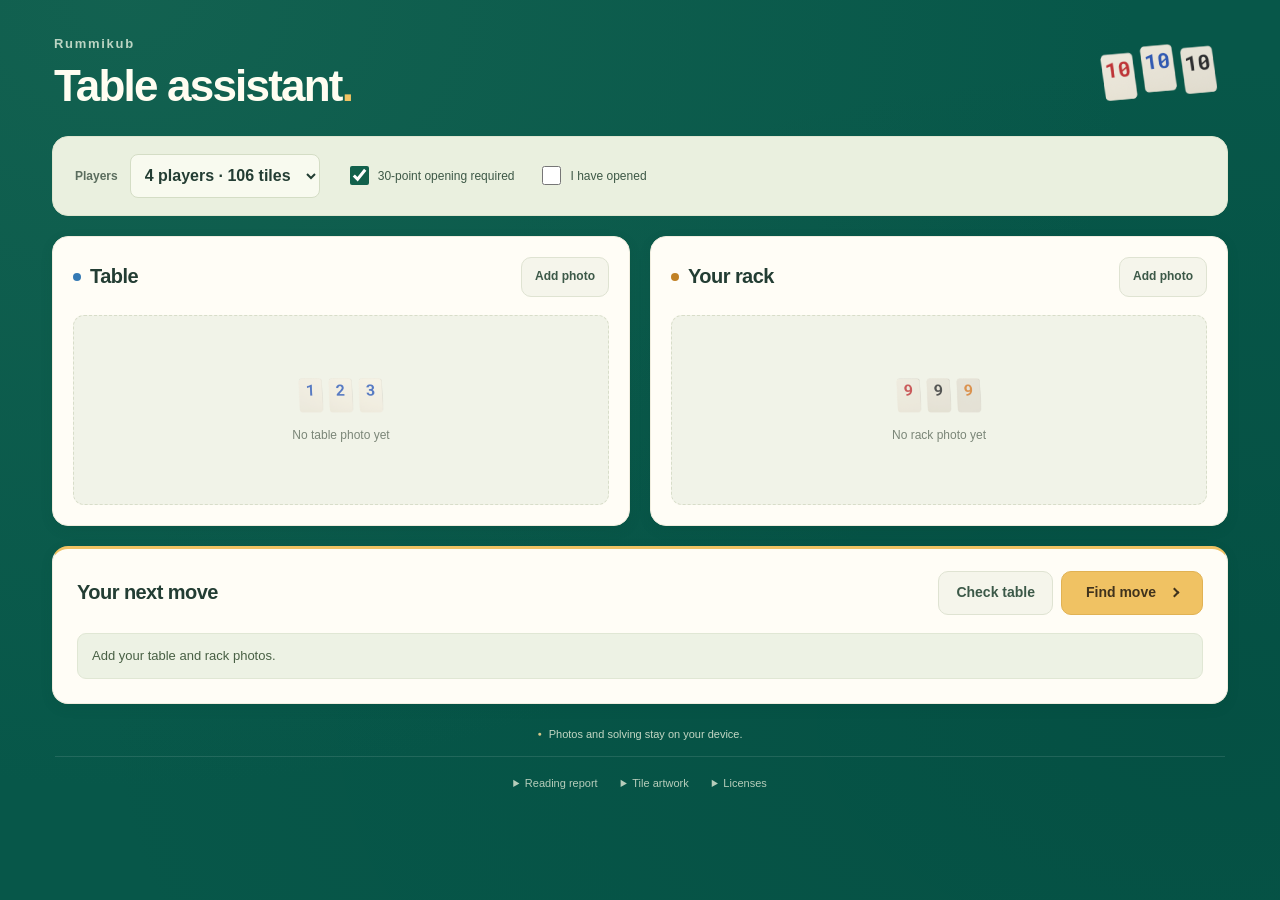
==== commit 18a2d109: "Publish compact meld cards and contrasting played tiles 88101cd91e70" ====
--- a/index.html
+++ b/index.html
@@ -5,28 +5,28 @@
 <meta name="viewport" content="width=device-width,initial-scale=1,viewport-fit=cover">
 <meta name="theme-color" content="#075749">
 <meta http-equiv="Content-Security-Policy" content="default-src 'none'; script-src 'self' 'wasm-unsafe-eval'; style-src 'self'; img-src 'self' data: blob:; connect-src 'none'; worker-src 'none'; object-src 'none'; base-uri 'none'; form-action 'none'">
-<meta name="rummy-preview-source" content="58c69de17c376a023f172eb6b1627ff37eea7d38">
+<meta name="rummy-preview-source" content="88101cd91e700bd5420ad45e4e311aab95188387">
 <title>Rummikub · Table assistant</title>
-<link rel="stylesheet" href="style.css?v=58c69de17c37">
-<script defer src="engine/wasm_exec.js?v=58c69de17c37"></script>
-<script defer src="engine/wasm_data.js?v=58c69de17c37"></script>
-<script defer src="engine.js?v=58c69de17c37"></script>
-<script defer src="photo-state.js?v=58c69de17c37"></script>
-<script defer src="recognition/reader-core.js?v=58c69de17c37"></script>
-<script defer src="recognition/reader-data.js?v=58c69de17c37"></script>
-<script defer src="browser-reader.js?v=58c69de17c37"></script>
-<script defer src="tile-art.js?v=58c69de17c37"></script>
-<script defer src="table-view.js?v=58c69de17c37"></script>
-<script defer src="app.js?v=58c69de17c37"></script>
+<link rel="stylesheet" href="style.css?v=88101cd91e70">
+<script defer src="engine/wasm_exec.js?v=88101cd91e70"></script>
+<script defer src="engine/wasm_data.js?v=88101cd91e70"></script>
+<script defer src="engine.js?v=88101cd91e70"></script>
+<script defer src="photo-state.js?v=88101cd91e70"></script>
+<script defer src="recognition/reader-core.js?v=88101cd91e70"></script>
+<script defer src="recognition/reader-data.js?v=88101cd91e70"></script>
+<script defer src="browser-reader.js?v=88101cd91e70"></script>
+<script defer src="tile-art.js?v=88101cd91e70"></script>
+<script defer src="table-view.js?v=88101cd91e70"></script>
+<script defer src="app.js?v=88101cd91e70"></script>
 </head>
 <body>
 <main>
 <header class="page-header">
   <div><p class="wordmark">Rummikub</p><h1>Table assistant<span class="title-dot">.</span></h1></div>
   <div class="header-tiles" aria-hidden="true">
-    <svg class="tile-art-decoration" viewBox="1728 0 192 288" focusable="false"><image href="tile-art/tiles-atlas.png?v=58c69de17c37" width="2688" height="1152"/></svg>
-    <svg class="tile-art-decoration" viewBox="1728 288 192 288" focusable="false"><image href="tile-art/tiles-atlas.png?v=58c69de17c37" width="2688" height="1152"/></svg>
-    <svg class="tile-art-decoration" viewBox="1728 576 192 288" focusable="false"><image href="tile-art/tiles-atlas.png?v=58c69de17c37" width="2688" height="1152"/></svg>
+    <svg class="tile-art-decoration" viewBox="1728 0 192 288" focusable="false"><image href="tile-art/tiles-atlas.png?v=88101cd91e70" width="2688" height="1152"/></svg>
+    <svg class="tile-art-decoration" viewBox="1728 288 192 288" focusable="false"><image href="tile-art/tiles-atlas.png?v=88101cd91e70" width="2688" height="1152"/></svg>
+    <svg class="tile-art-decoration" viewBox="1728 576 192 288" focusable="false"><image href="tile-art/tiles-atlas.png?v=88101cd91e70" width="2688" height="1152"/></svg>
   </div>
 </header>
 <section class="settings" aria-label="Game settings">
@@ -40,12 +40,12 @@
   <section class="photo-card" aria-labelledby="table-heading">
     <div class="card-header"><h2 id="table-heading"><span class="heading-dot blue" aria-hidden="true"></span>Table</h2><div class="photo-actions"><button data-photo="table" class="secondary">Add photo</button></div></div>
     <input type="file" accept="image/*" id="table-file" hidden>
-    <div id="table-photo" class="photo-zone"><div class="empty-photo"><div class="empty-art" aria-hidden="true"><svg class="tile-art-decoration" viewBox="0 288 192 288" focusable="false"><image href="tile-art/tiles-atlas.png?v=58c69de17c37" width="2688" height="1152"/></svg><svg class="tile-art-decoration" viewBox="192 288 192 288" focusable="false"><image href="tile-art/tiles-atlas.png?v=58c69de17c37" width="2688" height="1152"/></svg><svg class="tile-art-decoration" viewBox="384 288 192 288" focusable="false"><image href="tile-art/tiles-atlas.png?v=58c69de17c37" width="2688" height="1152"/></svg></div><p>No table photo yet</p></div></div>
+    <div id="table-photo" class="photo-zone"><div class="empty-photo"><div class="empty-art" aria-hidden="true"><svg class="tile-art-decoration" viewBox="0 288 192 288" focusable="false"><image href="tile-art/tiles-atlas.png?v=88101cd91e70" width="2688" height="1152"/></svg><svg class="tile-art-decoration" viewBox="192 288 192 288" focusable="false"><image href="tile-art/tiles-atlas.png?v=88101cd91e70" width="2688" height="1152"/></svg><svg class="tile-art-decoration" viewBox="384 288 192 288" focusable="false"><image href="tile-art/tiles-atlas.png?v=88101cd91e70" width="2688" height="1152"/></svg></div><p>No table photo yet</p></div></div>
   </section>
   <section class="photo-card" aria-labelledby="rack-heading">
     <div class="card-header"><h2 id="rack-heading"><span class="heading-dot orange" aria-hidden="true"></span>Your rack</h2><div class="photo-actions"><button data-photo="rack" class="secondary">Add photo</button></div></div>
     <input type="file" accept="image/*" id="rack-file" hidden>
-    <div id="rack-photo" class="photo-zone"><div class="empty-photo"><div class="empty-art" aria-hidden="true"><svg class="tile-art-decoration" viewBox="1536 0 192 288" focusable="false"><image href="tile-art/tiles-atlas.png?v=58c69de17c37" width="2688" height="1152"/></svg><svg class="tile-art-decoration" viewBox="1536 576 192 288" focusable="false"><image href="tile-art/tiles-atlas.png?v=58c69de17c37" width="2688" height="1152"/></svg><svg class="tile-art-decoration" viewBox="1536 864 192 288" focusable="false"><image href="tile-art/tiles-atlas.png?v=58c69de17c37" width="2688" height="1152"/></svg></div><p>No rack photo yet</p></div></div>
+    <div id="rack-photo" class="photo-zone"><div class="empty-photo"><div class="empty-art" aria-hidden="true"><svg class="tile-art-decoration" viewBox="1536 0 192 288" focusable="false"><image href="tile-art/tiles-atlas.png?v=88101cd91e70" width="2688" height="1152"/></svg><svg class="tile-art-decoration" viewBox="1536 576 192 288" focusable="false"><image href="tile-art/tiles-atlas.png?v=88101cd91e70" width="2688" height="1152"/></svg><svg class="tile-art-decoration" viewBox="1536 864 192 288" focusable="false"><image href="tile-art/tiles-atlas.png?v=88101cd91e70" width="2688" height="1152"/></svg></div><p>No rack photo yet</p></div></div>
   </section>
 </div>
 <section class="search-panel" aria-labelledby="move-heading">
--- a/style.css
+++ b/style.css
@@ -83,21 +83,23 @@
 #result svg .caption{font-size:11px;fill:#253d31}
 .table-board{display:block;max-width:100%;padding:0;margin:0;background:none;border:0;border-radius:0;box-shadow:none}
 .board-section{min-width:0;padding:0;margin:0;background:none;border:0;border-radius:0;box-shadow:none}
-.board-heading{display:flex;align-items:baseline;justify-content:space-between;gap:12px;margin:0 0 13px}
+.board-heading{display:flex;align-items:baseline;justify-content:space-between;flex-wrap:wrap;gap:6px 12px;margin:0 0 12px}
 .board-heading h3{font-size:16px;font-weight:650;letter-spacing:-.3px;margin:0}
 .board-count{font-size:12px;color:#72816b}
-.melds-grid{display:grid;grid-template-columns:repeat(auto-fit,minmax(min(100%,220px),1fr));gap:12px;min-width:0}
-.meld-card{min-width:0;border:1px solid #1d6652;background:radial-gradient(ellipse at top left,#2b735d,#175d4c);border-radius:12px;padding:13px 12px 8px}
-.meld-label{font-size:10px;font-weight:600;letter-spacing:.3px;color:#c6dcc8;margin:0 0 7px}
-.meld-row{display:flex;align-items:flex-start;gap:2px;width:100%;min-width:0;overflow-x:auto;overscroll-behavior-x:contain;padding-bottom:2px}
-.art-tile{position:relative;display:flex;flex-direction:column;align-items:center;flex:0 0 68px;width:68px;min-height:94px}
-.art-tile>svg{display:block;width:68px;height:94px;overflow:hidden;flex-shrink:0}
-.board-table .art-tile .tile-art-caption{fill:#eef3e6}
+.melds-grid{display:flex;flex-wrap:wrap;align-items:stretch;gap:12px;min-width:0}
+.meld-card{flex:0 1 auto;width:max-content;max-width:100%;min-width:0;border:1px solid #dde2e5;background:#f1f3f5;border-radius:11px;padding:10px}
+.meld-label{display:block;font-size:11px;font-weight:600;color:#52606b;margin:0 0 7px}
+.meld-row{display:flex;flex-wrap:wrap;align-items:flex-start;gap:8px 1px;max-width:100%;min-width:0}
+.art-tile{position:relative;display:flex;flex-direction:column;align-items:center;flex:0 0 54px;width:54px;min-width:0}
+.art-tile>svg{display:block;width:54px;height:80px;overflow:hidden;flex-shrink:0}
+.art-tile .tile-art-played{stroke:#b45b10}
+.joker-role{display:block;width:100%;font-size:10px;line-height:1.25;text-align:center;color:#42505d;margin-top:3px;overflow-wrap:anywhere}
+.joker-role>span{display:block}
 .board-rack{margin-top:20px;border:1px solid #e2dfce;border-bottom:5px solid #b9905b;border-radius:12px;padding:16px 15px 8px;background:#f2f0e4}
 .board-rack .board-heading{margin-bottom:9px}
-.rack-row{display:flex;flex-wrap:wrap;align-items:flex-start;gap:2px}
-.board-legend{display:flex;align-items:center;gap:7px;font-size:11px;color:#65785e;margin:12px 0 0;line-height:1.5}
-.board-legend::before{content:"";display:block;width:10px;height:10px;border:2px solid #007a41;border-radius:2px;flex-shrink:0}
+.rack-row{display:flex;flex-wrap:wrap;align-items:flex-start;gap:8px 1px}
+.board-legend{display:flex;align-items:center;gap:7px;font-size:11px;color:#687078;margin:0 0 12px;line-height:1.5}
+.board-legend::before{content:"";display:block;width:10px;height:10px;border:2px solid #b45b10;border-radius:2px;flex-shrink:0}
 .empty-result{font-size:13px;color:#78836f;margin:6px 0}
 footer{padding:1px 3px 0;color:#b7cdbb;font-size:11px;line-height:1.6}
 .privacy-note{display:flex;justify-content:center;align-items:center;gap:7px;font-size:11px;margin:0 0 13px;color:#c4d7c4}
@@ -111,6 +113,6 @@
 footer button.secondary{font-size:12px;min-height:40px}
 footer pre{white-space:pre-wrap;font:11px/1.55 monospace;overflow-wrap:anywhere;margin:8px 0}
 @media(max-width:900px){.settings{gap:10px 20px}.rule-options{gap:8px 18px}.edition-field select{min-width:180px}.photo-grid{gap:16px}.photo-card{padding:18px}.card-header{flex-wrap:wrap;gap:12px}.card-header h2{flex:1}.photo-actions{flex-shrink:0}.tile-editor{gap:7px;grid-template-columns:28px 45px minmax(0,1fr)}.tile-editor canvas{width:45px;height:60px}.remove-tile{width:28px;min-width:28px}.tile-fields label{min-width:50px}.tile-fields select{min-width:80px}}
-@media(max-width:640px){main{padding:23px 14px max(22px,env(safe-area-inset-bottom))}.page-header{padding:0 4px 21px;gap:12px}.wordmark{font-size:11px;letter-spacing:1.4px;margin-bottom:7px}h1{font-size:31px;letter-spacing:-1.4px}.header-tiles{gap:0;padding-right:0}.header-tiles .tile-art-decoration{width:28px;height:42px}section{border-radius:13px;margin-bottom:15px}.settings{display:block;padding:15px 17px}.edition-field{justify-content:space-between;font-size:12px;gap:12px}.edition-field select{flex:1;max-width:230px;min-width:0}.rule-options{display:grid;grid-template-columns:1fr;gap:6px;margin-top:12px;padding-top:11px;border-top:1px solid #d6dfca}label.check{font-size:12px;min-height:28px}.photo-grid{display:block}.photo-card{padding:17px}.card-header{margin-bottom:15px;flex-wrap:nowrap}.card-header h2{font-size:19px}.photo-actions{gap:5px}.photo-actions button{font-size:11px;padding:9px 11px;min-height:38px}.empty-photo{min-height:153px;padding:19px}.empty-photo p{font-size:11px}.empty-art .tile-art-decoration{width:26px;height:39px}.photo-preview{max-height:260px}.tile-editor{grid-template-columns:30px 46px minmax(0,1fr);gap:8px;padding:12px 0}.tile-editor canvas{width:46px;height:62px}.remove-tile{width:30px;min-width:30px;min-height:38px}.tile-fields{gap:7px}.tile-fields label{font-size:10px;min-width:55px}.tile-fields select{min-width:90px}.raw-reading{font-size:10px;margin-bottom:7px}.search-panel{padding:18px}.search-controls{gap:15px}.search-controls h2{font-size:19px}.search-controls>.actions{width:100%;flex-wrap:wrap}.search-controls .actions #solve{flex:1;min-width:140px}.search-controls .actions #validate{flex:1;min-width:115px}.search-controls .actions #cancel{flex-basis:100%;min-height:40px}#status{font-size:12px;margin-top:15px;padding:11px 12px}#result{margin-top:17px}.melds-grid{grid-template-columns:1fr;gap:10px}.meld-card{padding:11px 9px 7px}.art-tile{width:58px;flex-basis:58px;min-height:80.18px}.art-tile>svg{width:58px;height:80.18px}.board-rack{margin-top:18px;padding:14px 10px 7px}.board-heading{gap:8px}.board-heading h3{font-size:15px}.board-count{font-size:11px}.board-legend{font-size:10px}.footer-details{gap:4px 18px}.privacy-note{font-size:10px}.tile-list{max-height:365px}}
+@media(max-width:640px){main{padding:23px 14px max(22px,env(safe-area-inset-bottom))}.page-header{padding:0 4px 21px;gap:12px}.wordmark{font-size:11px;letter-spacing:1.4px;margin-bottom:7px}h1{font-size:31px;letter-spacing:-1.4px}.header-tiles{gap:0;padding-right:0}.header-tiles .tile-art-decoration{width:28px;height:42px}section{border-radius:13px;margin-bottom:15px}.settings{display:block;padding:15px 17px}.edition-field{justify-content:space-between;font-size:12px;gap:12px}.edition-field select{flex:1;max-width:230px;min-width:0}.rule-options{display:grid;grid-template-columns:1fr;gap:6px;margin-top:12px;padding-top:11px;border-top:1px solid #d6dfca}label.check{font-size:12px;min-height:28px}.photo-grid{display:block}.photo-card{padding:17px}.card-header{margin-bottom:15px;flex-wrap:nowrap}.card-header h2{font-size:19px}.photo-actions{gap:5px}.photo-actions button{font-size:11px;padding:9px 11px;min-height:38px}.empty-photo{min-height:153px;padding:19px}.empty-photo p{font-size:11px}.empty-art .tile-art-decoration{width:26px;height:39px}.photo-preview{max-height:260px}.tile-editor{grid-template-columns:30px 46px minmax(0,1fr);gap:8px;padding:12px 0}.tile-editor canvas{width:46px;height:62px}.remove-tile{width:30px;min-width:30px;min-height:38px}.tile-fields{gap:7px}.tile-fields label{font-size:10px;min-width:55px}.tile-fields select{min-width:90px}.raw-reading{font-size:10px;margin-bottom:7px}.search-panel{padding:18px}.search-controls{gap:15px}.search-controls h2{font-size:19px}.search-controls>.actions{width:100%;flex-wrap:wrap}.search-controls .actions #solve{flex:1;min-width:140px}.search-controls .actions #validate{flex:1;min-width:115px}.search-controls .actions #cancel{flex-basis:100%;min-height:40px}#status{font-size:12px;margin-top:15px;padding:11px 12px}#result{margin-top:17px}.melds-grid{gap:10px}.meld-card{padding:9px}.art-tile{width:50px;flex-basis:50px}.art-tile>svg{width:50px;height:74.07px}.board-rack{margin-top:18px;padding:14px 10px 7px}.board-heading{gap:8px}.board-heading h3{font-size:15px}.board-count{font-size:11px}.board-legend{font-size:10px}.footer-details{gap:4px 18px}.privacy-note{font-size:10px}.tile-list{max-height:365px}}
 @media(max-width:370px){h1{font-size:27px}.header-tiles .tile-art-decoration{width:24px;height:36px}.photo-actions button{padding:9px;font-size:10px}.card-header h2{font-size:18px}.tile-editor{grid-template-columns:26px 41px minmax(0,1fr);gap:6px}.tile-editor canvas{width:41px;height:55px}.remove-tile{width:26px;min-width:26px}.tile-fields label{min-width:48px}.tile-fields select{min-width:76px}.photo-card{padding:15px}.search-panel{padding:16px}}
 @media(prefers-reduced-motion:reduce){button{transition:none}}
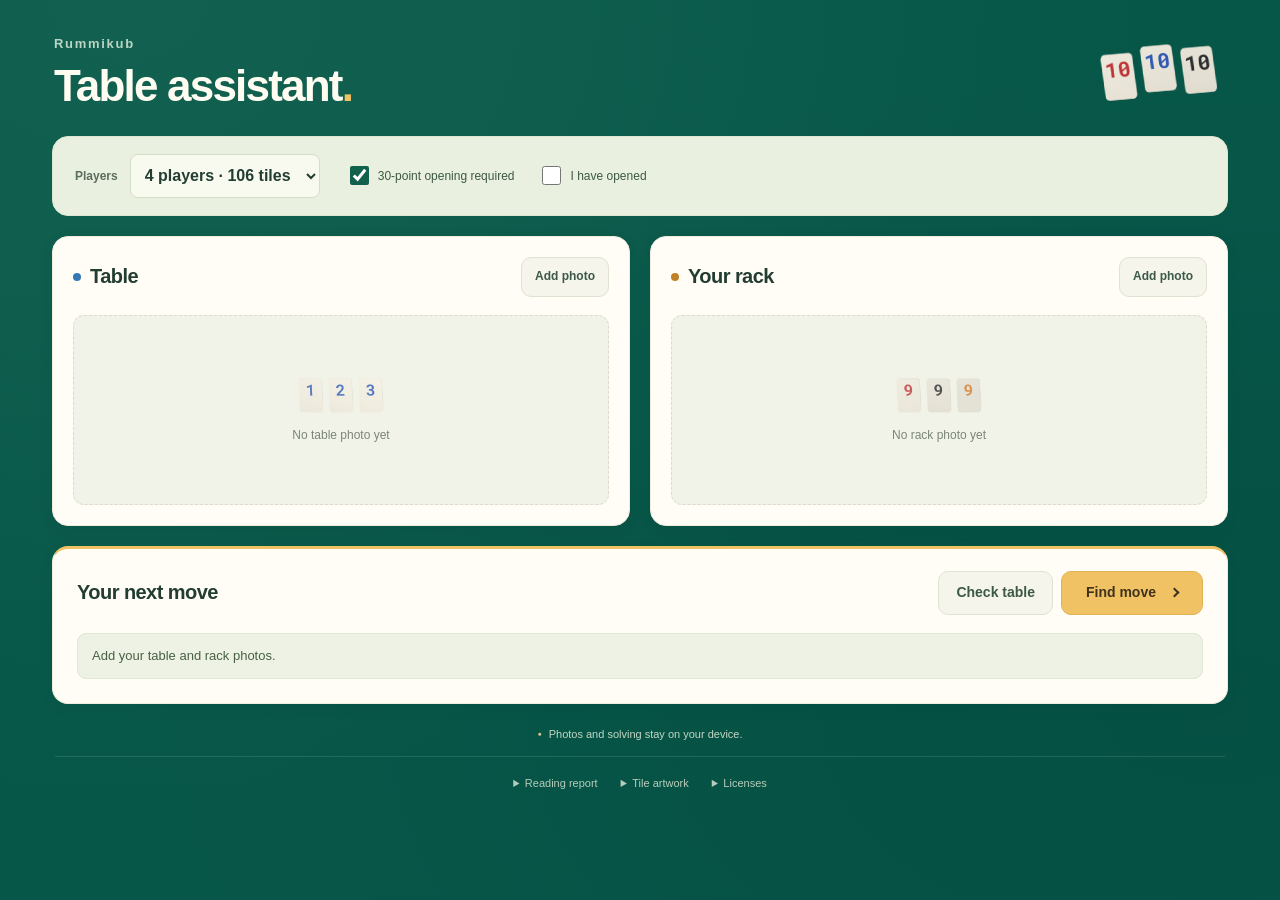
==== commit f18fab4f: "Publish adaptive local tile recognition f1414d88f347" ====
--- a/index.html
+++ b/index.html
@@ -5,28 +5,28 @@
 <meta name="viewport" content="width=device-width,initial-scale=1,viewport-fit=cover">
 <meta name="theme-color" content="#075749">
 <meta http-equiv="Content-Security-Policy" content="default-src 'none'; script-src 'self' 'wasm-unsafe-eval'; style-src 'self'; img-src 'self' data: blob:; connect-src 'none'; worker-src 'none'; object-src 'none'; base-uri 'none'; form-action 'none'">
-<meta name="rummy-preview-source" content="88101cd91e700bd5420ad45e4e311aab95188387">
+<meta name="rummy-preview-source" content="f1414d88f347249eff25932c9098ad34202fb5a6">
 <title>Rummikub · Table assistant</title>
-<link rel="stylesheet" href="style.css?v=88101cd91e70">
-<script defer src="engine/wasm_exec.js?v=88101cd91e70"></script>
-<script defer src="engine/wasm_data.js?v=88101cd91e70"></script>
-<script defer src="engine.js?v=88101cd91e70"></script>
-<script defer src="photo-state.js?v=88101cd91e70"></script>
-<script defer src="recognition/reader-core.js?v=88101cd91e70"></script>
-<script defer src="recognition/reader-data.js?v=88101cd91e70"></script>
-<script defer src="browser-reader.js?v=88101cd91e70"></script>
-<script defer src="tile-art.js?v=88101cd91e70"></script>
-<script defer src="table-view.js?v=88101cd91e70"></script>
-<script defer src="app.js?v=88101cd91e70"></script>
+<link rel="stylesheet" href="style.css?v=f1414d88f347">
+<script defer src="engine/wasm_exec.js?v=f1414d88f347"></script>
+<script defer src="engine/wasm_data.js?v=f1414d88f347"></script>
+<script defer src="engine.js?v=f1414d88f347"></script>
+<script defer src="photo-state.js?v=f1414d88f347"></script>
+<script defer src="recognition/reader-core.js?v=f1414d88f347"></script>
+<script defer src="recognition/reader-data.js?v=f1414d88f347"></script>
+<script defer src="browser-reader.js?v=f1414d88f347"></script>
+<script defer src="tile-art.js?v=f1414d88f347"></script>
+<script defer src="table-view.js?v=f1414d88f347"></script>
+<script defer src="app.js?v=f1414d88f347"></script>
 </head>
 <body>
 <main>
 <header class="page-header">
   <div><p class="wordmark">Rummikub</p><h1>Table assistant<span class="title-dot">.</span></h1></div>
   <div class="header-tiles" aria-hidden="true">
-    <svg class="tile-art-decoration" viewBox="1728 0 192 288" focusable="false"><image href="tile-art/tiles-atlas.png?v=88101cd91e70" width="2688" height="1152"/></svg>
-    <svg class="tile-art-decoration" viewBox="1728 288 192 288" focusable="false"><image href="tile-art/tiles-atlas.png?v=88101cd91e70" width="2688" height="1152"/></svg>
-    <svg class="tile-art-decoration" viewBox="1728 576 192 288" focusable="false"><image href="tile-art/tiles-atlas.png?v=88101cd91e70" width="2688" height="1152"/></svg>
+    <svg class="tile-art-decoration" viewBox="1728 0 192 288" focusable="false"><image href="tile-art/tiles-atlas.png?v=f1414d88f347" width="2688" height="1152"/></svg>
+    <svg class="tile-art-decoration" viewBox="1728 288 192 288" focusable="false"><image href="tile-art/tiles-atlas.png?v=f1414d88f347" width="2688" height="1152"/></svg>
+    <svg class="tile-art-decoration" viewBox="1728 576 192 288" focusable="false"><image href="tile-art/tiles-atlas.png?v=f1414d88f347" width="2688" height="1152"/></svg>
   </div>
 </header>
 <section class="settings" aria-label="Game settings">
@@ -40,12 +40,12 @@
   <section class="photo-card" aria-labelledby="table-heading">
     <div class="card-header"><h2 id="table-heading"><span class="heading-dot blue" aria-hidden="true"></span>Table</h2><div class="photo-actions"><button data-photo="table" class="secondary">Add photo</button></div></div>
     <input type="file" accept="image/*" id="table-file" hidden>
-    <div id="table-photo" class="photo-zone"><div class="empty-photo"><div class="empty-art" aria-hidden="true"><svg class="tile-art-decoration" viewBox="0 288 192 288" focusable="false"><image href="tile-art/tiles-atlas.png?v=88101cd91e70" width="2688" height="1152"/></svg><svg class="tile-art-decoration" viewBox="192 288 192 288" focusable="false"><image href="tile-art/tiles-atlas.png?v=88101cd91e70" width="2688" height="1152"/></svg><svg class="tile-art-decoration" viewBox="384 288 192 288" focusable="false"><image href="tile-art/tiles-atlas.png?v=88101cd91e70" width="2688" height="1152"/></svg></div><p>No table photo yet</p></div></div>
+    <div id="table-photo" class="photo-zone"><div class="empty-photo"><div class="empty-art" aria-hidden="true"><svg class="tile-art-decoration" viewBox="0 288 192 288" focusable="false"><image href="tile-art/tiles-atlas.png?v=f1414d88f347" width="2688" height="1152"/></svg><svg class="tile-art-decoration" viewBox="192 288 192 288" focusable="false"><image href="tile-art/tiles-atlas.png?v=f1414d88f347" width="2688" height="1152"/></svg><svg class="tile-art-decoration" viewBox="384 288 192 288" focusable="false"><image href="tile-art/tiles-atlas.png?v=f1414d88f347" width="2688" height="1152"/></svg></div><p>No table photo yet</p></div></div>
   </section>
   <section class="photo-card" aria-labelledby="rack-heading">
     <div class="card-header"><h2 id="rack-heading"><span class="heading-dot orange" aria-hidden="true"></span>Your rack</h2><div class="photo-actions"><button data-photo="rack" class="secondary">Add photo</button></div></div>
     <input type="file" accept="image/*" id="rack-file" hidden>
-    <div id="rack-photo" class="photo-zone"><div class="empty-photo"><div class="empty-art" aria-hidden="true"><svg class="tile-art-decoration" viewBox="1536 0 192 288" focusable="false"><image href="tile-art/tiles-atlas.png?v=88101cd91e70" width="2688" height="1152"/></svg><svg class="tile-art-decoration" viewBox="1536 576 192 288" focusable="false"><image href="tile-art/tiles-atlas.png?v=88101cd91e70" width="2688" height="1152"/></svg><svg class="tile-art-decoration" viewBox="1536 864 192 288" focusable="false"><image href="tile-art/tiles-atlas.png?v=88101cd91e70" width="2688" height="1152"/></svg></div><p>No rack photo yet</p></div></div>
+    <div id="rack-photo" class="photo-zone"><div class="empty-photo"><div class="empty-art" aria-hidden="true"><svg class="tile-art-decoration" viewBox="1536 0 192 288" focusable="false"><image href="tile-art/tiles-atlas.png?v=f1414d88f347" width="2688" height="1152"/></svg><svg class="tile-art-decoration" viewBox="1536 576 192 288" focusable="false"><image href="tile-art/tiles-atlas.png?v=f1414d88f347" width="2688" height="1152"/></svg><svg class="tile-art-decoration" viewBox="1536 864 192 288" focusable="false"><image href="tile-art/tiles-atlas.png?v=f1414d88f347" width="2688" height="1152"/></svg></div><p>No rack photo yet</p></div></div>
   </section>
 </div>
 <section class="search-panel" aria-labelledby="move-heading">
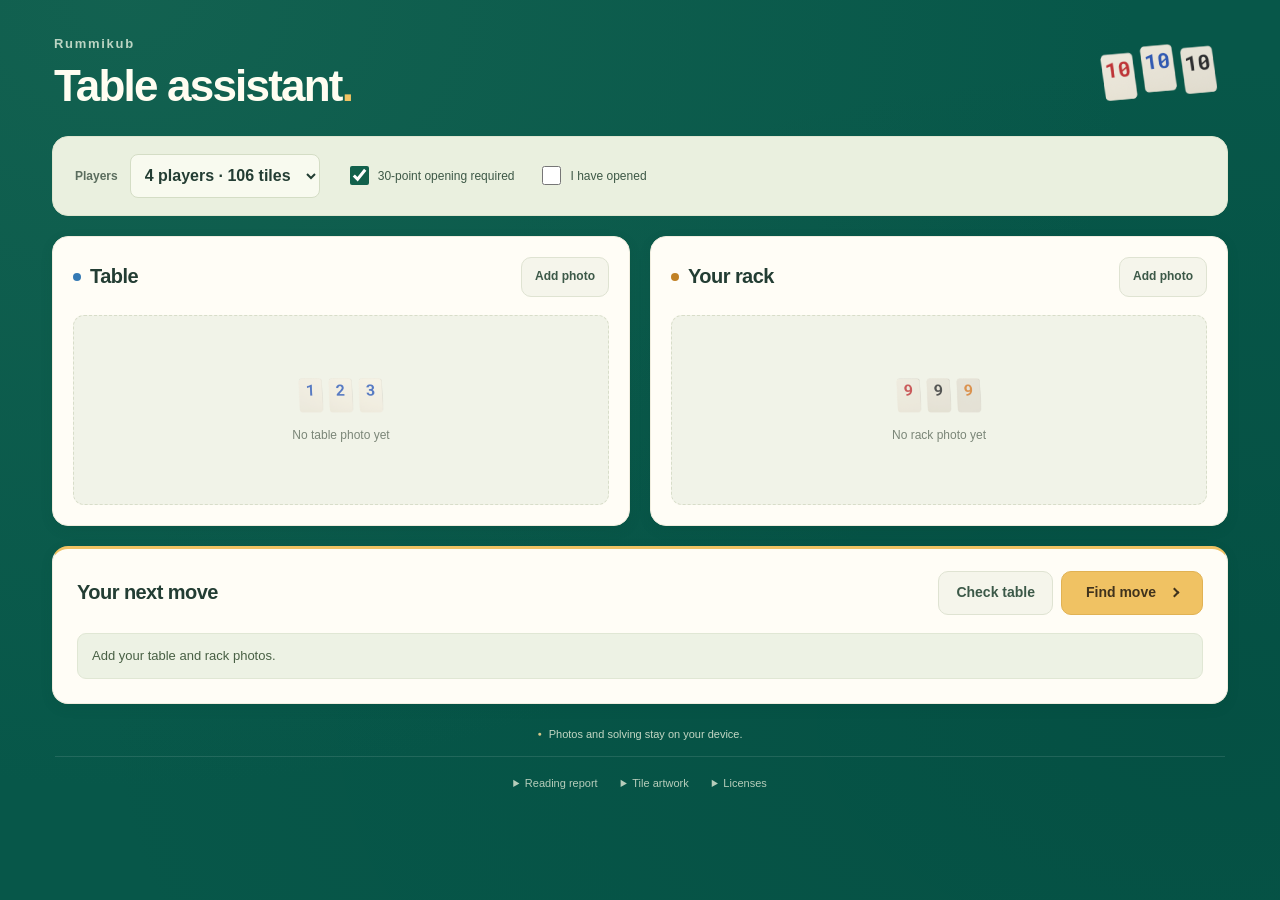
==== commit 168c02f1: "Publish tested main with search and photo cleanup 80d8a562f37a" ====
--- a/index.html
+++ b/index.html
@@ -5,28 +5,28 @@
 <meta name="viewport" content="width=device-width,initial-scale=1,viewport-fit=cover">
 <meta name="theme-color" content="#075749">
 <meta http-equiv="Content-Security-Policy" content="default-src 'none'; script-src 'self' 'wasm-unsafe-eval'; style-src 'self'; img-src 'self' data: blob:; connect-src 'none'; worker-src 'none'; object-src 'none'; base-uri 'none'; form-action 'none'">
-<meta name="rummy-preview-source" content="f1414d88f347249eff25932c9098ad34202fb5a6">
+<meta name="rummy-preview-source" content="80d8a562f37ab7d0a6356edbb5f17094e4c27b58">
 <title>Rummikub · Table assistant</title>
-<link rel="stylesheet" href="style.css?v=f1414d88f347">
-<script defer src="engine/wasm_exec.js?v=f1414d88f347"></script>
-<script defer src="engine/wasm_data.js?v=f1414d88f347"></script>
-<script defer src="engine.js?v=f1414d88f347"></script>
-<script defer src="photo-state.js?v=f1414d88f347"></script>
-<script defer src="recognition/reader-core.js?v=f1414d88f347"></script>
-<script defer src="recognition/reader-data.js?v=f1414d88f347"></script>
-<script defer src="browser-reader.js?v=f1414d88f347"></script>
-<script defer src="tile-art.js?v=f1414d88f347"></script>
-<script defer src="table-view.js?v=f1414d88f347"></script>
-<script defer src="app.js?v=f1414d88f347"></script>
+<link rel="stylesheet" href="style.css?v=80d8a562f37a">
+<script defer src="engine/wasm_exec.js?v=80d8a562f37a"></script>
+<script defer src="engine/wasm_data.js?v=80d8a562f37a"></script>
+<script defer src="engine.js?v=80d8a562f37a"></script>
+<script defer src="photo-state.js?v=80d8a562f37a"></script>
+<script defer src="recognition/reader-core.js?v=80d8a562f37a"></script>
+<script defer src="recognition/reader-data.js?v=80d8a562f37a"></script>
+<script defer src="browser-reader.js?v=80d8a562f37a"></script>
+<script defer src="tile-art.js?v=80d8a562f37a"></script>
+<script defer src="table-view.js?v=80d8a562f37a"></script>
+<script defer src="app.js?v=80d8a562f37a"></script>
 </head>
 <body>
 <main>
 <header class="page-header">
   <div><p class="wordmark">Rummikub</p><h1>Table assistant<span class="title-dot">.</span></h1></div>
   <div class="header-tiles" aria-hidden="true">
-    <svg class="tile-art-decoration" viewBox="1728 0 192 288" focusable="false"><image href="tile-art/tiles-atlas.png?v=f1414d88f347" width="2688" height="1152"/></svg>
-    <svg class="tile-art-decoration" viewBox="1728 288 192 288" focusable="false"><image href="tile-art/tiles-atlas.png?v=f1414d88f347" width="2688" height="1152"/></svg>
-    <svg class="tile-art-decoration" viewBox="1728 576 192 288" focusable="false"><image href="tile-art/tiles-atlas.png?v=f1414d88f347" width="2688" height="1152"/></svg>
+    <svg class="tile-art-decoration" viewBox="1728 0 192 288" focusable="false"><image href="tile-art/tiles-atlas.png?v=80d8a562f37a" width="2688" height="1152"/></svg>
+    <svg class="tile-art-decoration" viewBox="1728 288 192 288" focusable="false"><image href="tile-art/tiles-atlas.png?v=80d8a562f37a" width="2688" height="1152"/></svg>
+    <svg class="tile-art-decoration" viewBox="1728 576 192 288" focusable="false"><image href="tile-art/tiles-atlas.png?v=80d8a562f37a" width="2688" height="1152"/></svg>
   </div>
 </header>
 <section class="settings" aria-label="Game settings">
@@ -40,12 +40,12 @@
   <section class="photo-card" aria-labelledby="table-heading">
     <div class="card-header"><h2 id="table-heading"><span class="heading-dot blue" aria-hidden="true"></span>Table</h2><div class="photo-actions"><button data-photo="table" class="secondary">Add photo</button></div></div>
     <input type="file" accept="image/*" id="table-file" hidden>
-    <div id="table-photo" class="photo-zone"><div class="empty-photo"><div class="empty-art" aria-hidden="true"><svg class="tile-art-decoration" viewBox="0 288 192 288" focusable="false"><image href="tile-art/tiles-atlas.png?v=f1414d88f347" width="2688" height="1152"/></svg><svg class="tile-art-decoration" viewBox="192 288 192 288" focusable="false"><image href="tile-art/tiles-atlas.png?v=f1414d88f347" width="2688" height="1152"/></svg><svg class="tile-art-decoration" viewBox="384 288 192 288" focusable="false"><image href="tile-art/tiles-atlas.png?v=f1414d88f347" width="2688" height="1152"/></svg></div><p>No table photo yet</p></div></div>
+    <div id="table-photo" class="photo-zone"><div class="empty-photo"><div class="empty-art" aria-hidden="true"><svg class="tile-art-decoration" viewBox="0 288 192 288" focusable="false"><image href="tile-art/tiles-atlas.png?v=80d8a562f37a" width="2688" height="1152"/></svg><svg class="tile-art-decoration" viewBox="192 288 192 288" focusable="false"><image href="tile-art/tiles-atlas.png?v=80d8a562f37a" width="2688" height="1152"/></svg><svg class="tile-art-decoration" viewBox="384 288 192 288" focusable="false"><image href="tile-art/tiles-atlas.png?v=80d8a562f37a" width="2688" height="1152"/></svg></div><p>No table photo yet</p></div></div>
   </section>
   <section class="photo-card" aria-labelledby="rack-heading">
     <div class="card-header"><h2 id="rack-heading"><span class="heading-dot orange" aria-hidden="true"></span>Your rack</h2><div class="photo-actions"><button data-photo="rack" class="secondary">Add photo</button></div></div>
     <input type="file" accept="image/*" id="rack-file" hidden>
-    <div id="rack-photo" class="photo-zone"><div class="empty-photo"><div class="empty-art" aria-hidden="true"><svg class="tile-art-decoration" viewBox="1536 0 192 288" focusable="false"><image href="tile-art/tiles-atlas.png?v=f1414d88f347" width="2688" height="1152"/></svg><svg class="tile-art-decoration" viewBox="1536 576 192 288" focusable="false"><image href="tile-art/tiles-atlas.png?v=f1414d88f347" width="2688" height="1152"/></svg><svg class="tile-art-decoration" viewBox="1536 864 192 288" focusable="false"><image href="tile-art/tiles-atlas.png?v=f1414d88f347" width="2688" height="1152"/></svg></div><p>No rack photo yet</p></div></div>
+    <div id="rack-photo" class="photo-zone"><div class="empty-photo"><div class="empty-art" aria-hidden="true"><svg class="tile-art-decoration" viewBox="1536 0 192 288" focusable="false"><image href="tile-art/tiles-atlas.png?v=80d8a562f37a" width="2688" height="1152"/></svg><svg class="tile-art-decoration" viewBox="1536 576 192 288" focusable="false"><image href="tile-art/tiles-atlas.png?v=80d8a562f37a" width="2688" height="1152"/></svg><svg class="tile-art-decoration" viewBox="1536 864 192 288" focusable="false"><image href="tile-art/tiles-atlas.png?v=80d8a562f37a" width="2688" height="1152"/></svg></div><p>No rack photo yet</p></div></div>
   </section>
 </div>
 <section class="search-panel" aria-labelledby="move-heading">
--- a/style.css
+++ b/style.css
@@ -1,4 +1,4 @@
-:root{font-family:-apple-system,BlinkMacSystemFont,"Segoe UI",sans-serif;font-size:16px;color:#233d33;background:#075749;--cream:#fffdf6;--ink:#233d33;--muted:#6b786e;--line:#e3e5d8;--green:#12614c;--gold:#f0c263;--red:#bd3d3d;--blue:#3479b4;--orange:#c18125}
+:root{font-family:-apple-system,BlinkMacSystemFont,"Segoe UI",sans-serif;font-size:16px;color:#233d33;background:#075749;--cream:#fffdf6;--ink:#233d33;--line:#e3e5d8;--green:#12614c;--gold:#f0c263;--blue:#3479b4;--orange:#c18125}
 *{box-sizing:border-box}
 body{margin:0;min-height:100vh;background:radial-gradient(ellipse at 10% 0,#24715b66,transparent 62%),radial-gradient(ellipse at 95% 80%,#00423855,transparent 65%)}
 main{max-width:1240px;margin:auto;padding:max(30px,env(safe-area-inset-top)) 32px max(28px,env(safe-area-inset-bottom))}
@@ -36,7 +36,7 @@
 .card-header{display:flex;justify-content:space-between;align-items:center;gap:12px;margin-bottom:18px}
 .card-header h2{display:flex;align-items:center;gap:9px;white-space:nowrap}
 .heading-dot{display:block;width:8px;height:8px;border-radius:50%;background:currentColor}
-.blue{color:var(--blue)}.orange{color:var(--orange)}.red{color:var(--red)}.black{color:#202124}
+.blue{color:var(--blue)}.orange{color:var(--orange)}
 .photo-actions{display:flex;align-items:center;flex-wrap:wrap;justify-content:flex-end;gap:7px}
 .photo-actions button{padding:10px 13px;min-height:40px;font-size:12px}
 .photo-zone{min-width:0}
@@ -46,8 +46,6 @@
 .empty-art .tile-art-decoration{width:28px;height:42px}
 .photo-preview{display:block;max-width:100%;max-height:300px;object-fit:contain;margin:0 auto 15px;border-radius:10px;cursor:crosshair}
 .photo-summary{display:flex;align-items:center;justify-content:space-between;gap:10px;padding:1px 0 11px;font-size:12px;color:#60705e}
-.photo-summary strong{color:#294e3b;font-weight:650}
-.photo-count{color:#64745e;font-size:12px}
 .notice{font-size:12px;line-height:1.55;color:#6a7866;overflow-wrap:anywhere;margin:10px 0}
 .tile-list{max-height:420px;overflow:auto;overscroll-behavior:contain;padding-right:3px}
 .tile-editor{display:grid;grid-template-columns:32px 52px minmax(0,1fr);align-items:center;gap:10px;padding:13px 0;border-top:1px solid var(--line)}
@@ -59,11 +57,8 @@
 .tile-fields label{font-size:10px;gap:5px;min-width:58px;flex:1}
 .tile-fields select{min-width:95px;width:100%}
 .tile-fields input[type=number]{width:100%;min-width:54px}
-.raw-reading{font-size:11px;line-height:1.45;margin:0 0 8px;color:#71806e;overflow-wrap:anywhere}
 .reading-error,.tile-error{font-size:12px;color:#a62f30;line-height:1.5}
 .reading-error{background:#fff0e7;border:1px solid #eecbbc;border-radius:8px;padding:10px 12px;margin:10px 0}
-.tile-editor.error,.tile-editor.unreadable{background:#fff5ed;border-radius:8px}
-.tile-editor [aria-invalid=true]{border-color:#cf7770;background:#fff6ef}
 .search-panel{padding:22px 24px 24px;border-top:3px solid var(--gold)}
 .search-controls{display:flex;justify-content:space-between;align-items:center;gap:18px;flex-wrap:wrap}
 .actions{display:flex;align-items:center;gap:8px;flex-wrap:wrap}
@@ -100,7 +95,6 @@
 .rack-row{display:flex;flex-wrap:wrap;align-items:flex-start;gap:8px 1px}
 .board-legend{display:flex;align-items:center;gap:7px;font-size:11px;color:#687078;margin:0 0 12px;line-height:1.5}
 .board-legend::before{content:"";display:block;width:10px;height:10px;border:2px solid #b45b10;border-radius:2px;flex-shrink:0}
-.empty-result{font-size:13px;color:#78836f;margin:6px 0}
 footer{padding:1px 3px 0;color:#b7cdbb;font-size:11px;line-height:1.6}
 .privacy-note{display:flex;justify-content:center;align-items:center;gap:7px;font-size:11px;margin:0 0 13px;color:#c4d7c4}
 .privacy-note span{font-size:7px;color:#d6c789}
@@ -113,6 +107,6 @@
 footer button.secondary{font-size:12px;min-height:40px}
 footer pre{white-space:pre-wrap;font:11px/1.55 monospace;overflow-wrap:anywhere;margin:8px 0}
 @media(max-width:900px){.settings{gap:10px 20px}.rule-options{gap:8px 18px}.edition-field select{min-width:180px}.photo-grid{gap:16px}.photo-card{padding:18px}.card-header{flex-wrap:wrap;gap:12px}.card-header h2{flex:1}.photo-actions{flex-shrink:0}.tile-editor{gap:7px;grid-template-columns:28px 45px minmax(0,1fr)}.tile-editor canvas{width:45px;height:60px}.remove-tile{width:28px;min-width:28px}.tile-fields label{min-width:50px}.tile-fields select{min-width:80px}}
-@media(max-width:640px){main{padding:23px 14px max(22px,env(safe-area-inset-bottom))}.page-header{padding:0 4px 21px;gap:12px}.wordmark{font-size:11px;letter-spacing:1.4px;margin-bottom:7px}h1{font-size:31px;letter-spacing:-1.4px}.header-tiles{gap:0;padding-right:0}.header-tiles .tile-art-decoration{width:28px;height:42px}section{border-radius:13px;margin-bottom:15px}.settings{display:block;padding:15px 17px}.edition-field{justify-content:space-between;font-size:12px;gap:12px}.edition-field select{flex:1;max-width:230px;min-width:0}.rule-options{display:grid;grid-template-columns:1fr;gap:6px;margin-top:12px;padding-top:11px;border-top:1px solid #d6dfca}label.check{font-size:12px;min-height:28px}.photo-grid{display:block}.photo-card{padding:17px}.card-header{margin-bottom:15px;flex-wrap:nowrap}.card-header h2{font-size:19px}.photo-actions{gap:5px}.photo-actions button{font-size:11px;padding:9px 11px;min-height:38px}.empty-photo{min-height:153px;padding:19px}.empty-photo p{font-size:11px}.empty-art .tile-art-decoration{width:26px;height:39px}.photo-preview{max-height:260px}.tile-editor{grid-template-columns:30px 46px minmax(0,1fr);gap:8px;padding:12px 0}.tile-editor canvas{width:46px;height:62px}.remove-tile{width:30px;min-width:30px;min-height:38px}.tile-fields{gap:7px}.tile-fields label{font-size:10px;min-width:55px}.tile-fields select{min-width:90px}.raw-reading{font-size:10px;margin-bottom:7px}.search-panel{padding:18px}.search-controls{gap:15px}.search-controls h2{font-size:19px}.search-controls>.actions{width:100%;flex-wrap:wrap}.search-controls .actions #solve{flex:1;min-width:140px}.search-controls .actions #validate{flex:1;min-width:115px}.search-controls .actions #cancel{flex-basis:100%;min-height:40px}#status{font-size:12px;margin-top:15px;padding:11px 12px}#result{margin-top:17px}.melds-grid{gap:10px}.meld-card{padding:9px}.art-tile{width:50px;flex-basis:50px}.art-tile>svg{width:50px;height:74.07px}.board-rack{margin-top:18px;padding:14px 10px 7px}.board-heading{gap:8px}.board-heading h3{font-size:15px}.board-count{font-size:11px}.board-legend{font-size:10px}.footer-details{gap:4px 18px}.privacy-note{font-size:10px}.tile-list{max-height:365px}}
+@media(max-width:640px){main{padding:23px 14px max(22px,env(safe-area-inset-bottom))}.page-header{padding:0 4px 21px;gap:12px}.wordmark{font-size:11px;letter-spacing:1.4px;margin-bottom:7px}h1{font-size:31px;letter-spacing:-1.4px}.header-tiles{gap:0;padding-right:0}.header-tiles .tile-art-decoration{width:28px;height:42px}section{border-radius:13px;margin-bottom:15px}.settings{display:block;padding:15px 17px}.edition-field{justify-content:space-between;font-size:12px;gap:12px}.edition-field select{flex:1;max-width:230px;min-width:0}.rule-options{display:grid;grid-template-columns:1fr;gap:6px;margin-top:12px;padding-top:11px;border-top:1px solid #d6dfca}label.check{font-size:12px;min-height:28px}.photo-grid{display:block}.photo-card{padding:17px}.card-header{margin-bottom:15px;flex-wrap:nowrap}.card-header h2{font-size:19px}.photo-actions{gap:5px}.photo-actions button{font-size:11px;padding:9px 11px;min-height:38px}.empty-photo{min-height:153px;padding:19px}.empty-photo p{font-size:11px}.empty-art .tile-art-decoration{width:26px;height:39px}.photo-preview{max-height:260px}.tile-editor{grid-template-columns:30px 46px minmax(0,1fr);gap:8px;padding:12px 0}.tile-editor canvas{width:46px;height:62px}.remove-tile{width:30px;min-width:30px;min-height:38px}.tile-fields{gap:7px}.tile-fields label{font-size:10px;min-width:55px}.tile-fields select{min-width:90px}.search-panel{padding:18px}.search-controls{gap:15px}.search-controls h2{font-size:19px}.search-controls>.actions{width:100%;flex-wrap:wrap}.search-controls .actions #solve{flex:1;min-width:140px}.search-controls .actions #validate{flex:1;min-width:115px}.search-controls .actions #cancel{flex-basis:100%;min-height:40px}#status{font-size:12px;margin-top:15px;padding:11px 12px}#result{margin-top:17px}.melds-grid{gap:10px}.meld-card{padding:9px}.art-tile{width:50px;flex-basis:50px}.art-tile>svg{width:50px;height:74.07px}.board-rack{margin-top:18px;padding:14px 10px 7px}.board-heading{gap:8px}.board-heading h3{font-size:15px}.board-count{font-size:11px}.board-legend{font-size:10px}.footer-details{gap:4px 18px}.privacy-note{font-size:10px}.tile-list{max-height:365px}}
 @media(max-width:370px){h1{font-size:27px}.header-tiles .tile-art-decoration{width:24px;height:36px}.photo-actions button{padding:9px;font-size:10px}.card-header h2{font-size:18px}.tile-editor{grid-template-columns:26px 41px minmax(0,1fr);gap:6px}.tile-editor canvas{width:41px;height:55px}.remove-tile{width:26px;min-width:26px}.tile-fields label{min-width:48px}.tile-fields select{min-width:76px}.photo-card{padding:15px}.search-panel{padding:16px}}
 @media(prefers-reduced-motion:reduce){button{transition:none}}
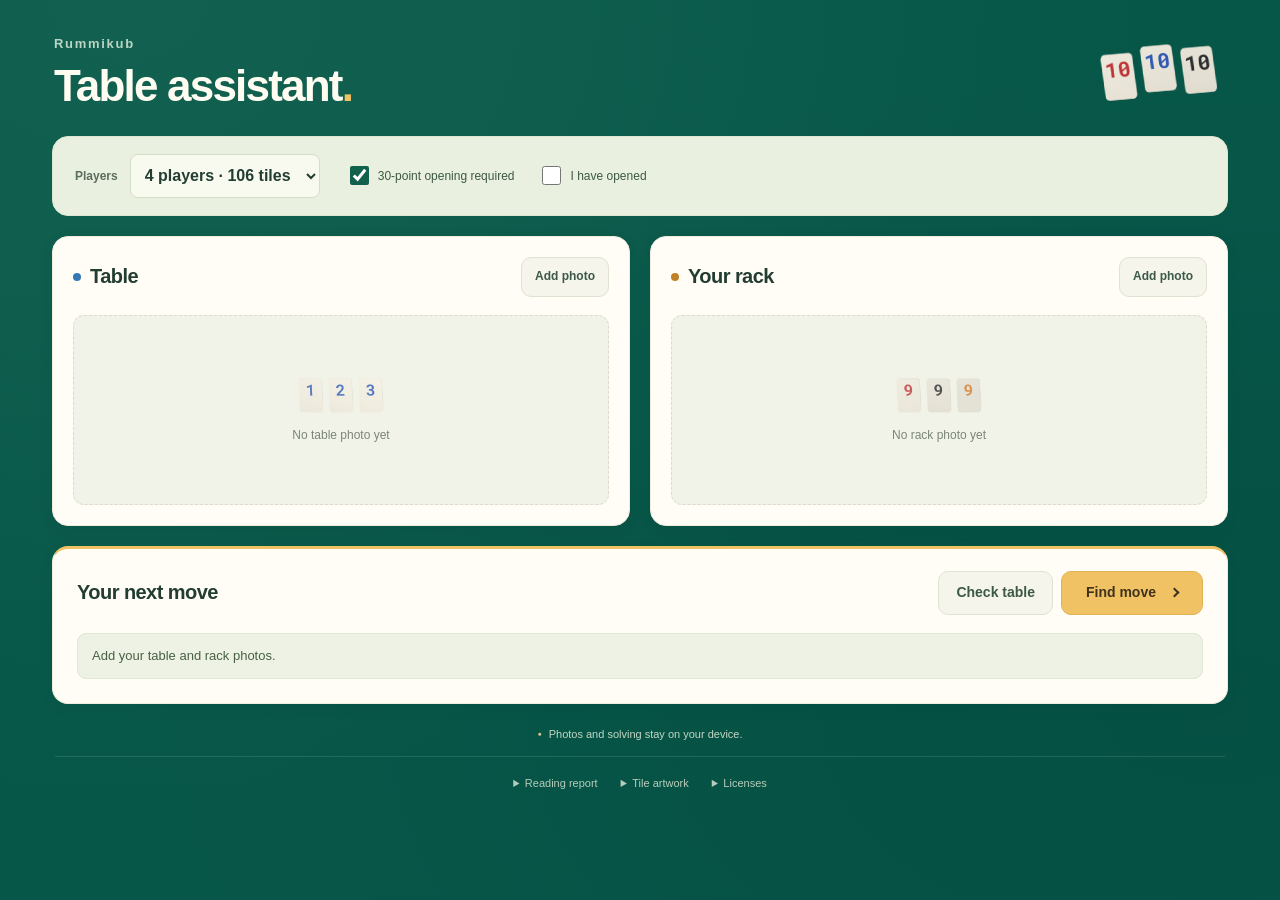
==== commit e0d35452: "Publish tile recognition and large-table search fixes from 6a8acf1c24ac" ====
--- a/index.html
+++ b/index.html
@@ -5,28 +5,30 @@
 <meta name="viewport" content="width=device-width,initial-scale=1,viewport-fit=cover">
 <meta name="theme-color" content="#075749">
 <meta http-equiv="Content-Security-Policy" content="default-src 'none'; script-src 'self' 'wasm-unsafe-eval'; style-src 'self'; img-src 'self' data: blob:; connect-src 'none'; worker-src 'none'; object-src 'none'; base-uri 'none'; form-action 'none'">
-<meta name="rummy-preview-source" content="80d8a562f37ab7d0a6356edbb5f17094e4c27b58">
+<meta name="rummy-preview-source" content="6a8acf1c24ac515a85a331d33a6ffb496954a119">
 <title>Rummikub · Table assistant</title>
-<link rel="stylesheet" href="style.css?v=80d8a562f37a">
-<script defer src="engine/wasm_exec.js?v=80d8a562f37a"></script>
-<script defer src="engine/wasm_data.js?v=80d8a562f37a"></script>
-<script defer src="engine.js?v=80d8a562f37a"></script>
-<script defer src="photo-state.js?v=80d8a562f37a"></script>
-<script defer src="recognition/reader-core.js?v=80d8a562f37a"></script>
-<script defer src="recognition/reader-data.js?v=80d8a562f37a"></script>
-<script defer src="browser-reader.js?v=80d8a562f37a"></script>
-<script defer src="tile-art.js?v=80d8a562f37a"></script>
-<script defer src="table-view.js?v=80d8a562f37a"></script>
-<script defer src="app.js?v=80d8a562f37a"></script>
+<link rel="stylesheet" href="style.css?v=6a8acf1c24ac">
+<script defer src="engine/wasm_exec.js?v=6a8acf1c24ac"></script>
+<script defer src="engine/wasm_data.js?v=6a8acf1c24ac"></script>
+<script defer src="engine.js?v=6a8acf1c24ac"></script>
+<script defer src="photo-state.js?v=6a8acf1c24ac"></script>
+<script defer src="tile-geometry.js?v=6a8acf1c24ac"></script>
+<script defer src="recognition/reader-core.js?v=6a8acf1c24ac"></script>
+<script defer src="recognition/reader-data.js?v=6a8acf1c24ac"></script>
+<script defer src="recognition/vision-core.js?v=6a8acf1c24ac"></script>
+<script defer src="browser-reader.js?v=6a8acf1c24ac"></script>
+<script defer src="tile-art.js?v=6a8acf1c24ac"></script>
+<script defer src="table-view.js?v=6a8acf1c24ac"></script>
+<script defer src="app.js?v=6a8acf1c24ac"></script>
 </head>
 <body>
 <main>
 <header class="page-header">
   <div><p class="wordmark">Rummikub</p><h1>Table assistant<span class="title-dot">.</span></h1></div>
   <div class="header-tiles" aria-hidden="true">
-    <svg class="tile-art-decoration" viewBox="1728 0 192 288" focusable="false"><image href="tile-art/tiles-atlas.png?v=80d8a562f37a" width="2688" height="1152"/></svg>
-    <svg class="tile-art-decoration" viewBox="1728 288 192 288" focusable="false"><image href="tile-art/tiles-atlas.png?v=80d8a562f37a" width="2688" height="1152"/></svg>
-    <svg class="tile-art-decoration" viewBox="1728 576 192 288" focusable="false"><image href="tile-art/tiles-atlas.png?v=80d8a562f37a" width="2688" height="1152"/></svg>
+    <svg class="tile-art-decoration" viewBox="1728 0 192 288" focusable="false"><image href="tile-art/tiles-atlas.png?v=6a8acf1c24ac" width="2688" height="1152"/></svg>
+    <svg class="tile-art-decoration" viewBox="1728 288 192 288" focusable="false"><image href="tile-art/tiles-atlas.png?v=6a8acf1c24ac" width="2688" height="1152"/></svg>
+    <svg class="tile-art-decoration" viewBox="1728 576 192 288" focusable="false"><image href="tile-art/tiles-atlas.png?v=6a8acf1c24ac" width="2688" height="1152"/></svg>
   </div>
 </header>
 <section class="settings" aria-label="Game settings">
@@ -40,12 +42,12 @@
   <section class="photo-card" aria-labelledby="table-heading">
     <div class="card-header"><h2 id="table-heading"><span class="heading-dot blue" aria-hidden="true"></span>Table</h2><div class="photo-actions"><button data-photo="table" class="secondary">Add photo</button></div></div>
     <input type="file" accept="image/*" id="table-file" hidden>
-    <div id="table-photo" class="photo-zone"><div class="empty-photo"><div class="empty-art" aria-hidden="true"><svg class="tile-art-decoration" viewBox="0 288 192 288" focusable="false"><image href="tile-art/tiles-atlas.png?v=80d8a562f37a" width="2688" height="1152"/></svg><svg class="tile-art-decoration" viewBox="192 288 192 288" focusable="false"><image href="tile-art/tiles-atlas.png?v=80d8a562f37a" width="2688" height="1152"/></svg><svg class="tile-art-decoration" viewBox="384 288 192 288" focusable="false"><image href="tile-art/tiles-atlas.png?v=80d8a562f37a" width="2688" height="1152"/></svg></div><p>No table photo yet</p></div></div>
+    <div id="table-photo" class="photo-zone"><div class="empty-photo"><div class="empty-art" aria-hidden="true"><svg class="tile-art-decoration" viewBox="0 288 192 288" focusable="false"><image href="tile-art/tiles-atlas.png?v=6a8acf1c24ac" width="2688" height="1152"/></svg><svg class="tile-art-decoration" viewBox="192 288 192 288" focusable="false"><image href="tile-art/tiles-atlas.png?v=6a8acf1c24ac" width="2688" height="1152"/></svg><svg class="tile-art-decoration" viewBox="384 288 192 288" focusable="false"><image href="tile-art/tiles-atlas.png?v=6a8acf1c24ac" width="2688" height="1152"/></svg></div><p>No table photo yet</p></div></div>
   </section>
   <section class="photo-card" aria-labelledby="rack-heading">
     <div class="card-header"><h2 id="rack-heading"><span class="heading-dot orange" aria-hidden="true"></span>Your rack</h2><div class="photo-actions"><button data-photo="rack" class="secondary">Add photo</button></div></div>
     <input type="file" accept="image/*" id="rack-file" hidden>
-    <div id="rack-photo" class="photo-zone"><div class="empty-photo"><div class="empty-art" aria-hidden="true"><svg class="tile-art-decoration" viewBox="1536 0 192 288" focusable="false"><image href="tile-art/tiles-atlas.png?v=80d8a562f37a" width="2688" height="1152"/></svg><svg class="tile-art-decoration" viewBox="1536 576 192 288" focusable="false"><image href="tile-art/tiles-atlas.png?v=80d8a562f37a" width="2688" height="1152"/></svg><svg class="tile-art-decoration" viewBox="1536 864 192 288" focusable="false"><image href="tile-art/tiles-atlas.png?v=80d8a562f37a" width="2688" height="1152"/></svg></div><p>No rack photo yet</p></div></div>
+    <div id="rack-photo" class="photo-zone"><div class="empty-photo"><div class="empty-art" aria-hidden="true"><svg class="tile-art-decoration" viewBox="1536 0 192 288" focusable="false"><image href="tile-art/tiles-atlas.png?v=6a8acf1c24ac" width="2688" height="1152"/></svg><svg class="tile-art-decoration" viewBox="1536 576 192 288" focusable="false"><image href="tile-art/tiles-atlas.png?v=6a8acf1c24ac" width="2688" height="1152"/></svg><svg class="tile-art-decoration" viewBox="1536 864 192 288" focusable="false"><image href="tile-art/tiles-atlas.png?v=6a8acf1c24ac" width="2688" height="1152"/></svg></div><p>No rack photo yet</p></div></div>
   </section>
 </div>
 <section class="search-panel" aria-labelledby="move-heading">
